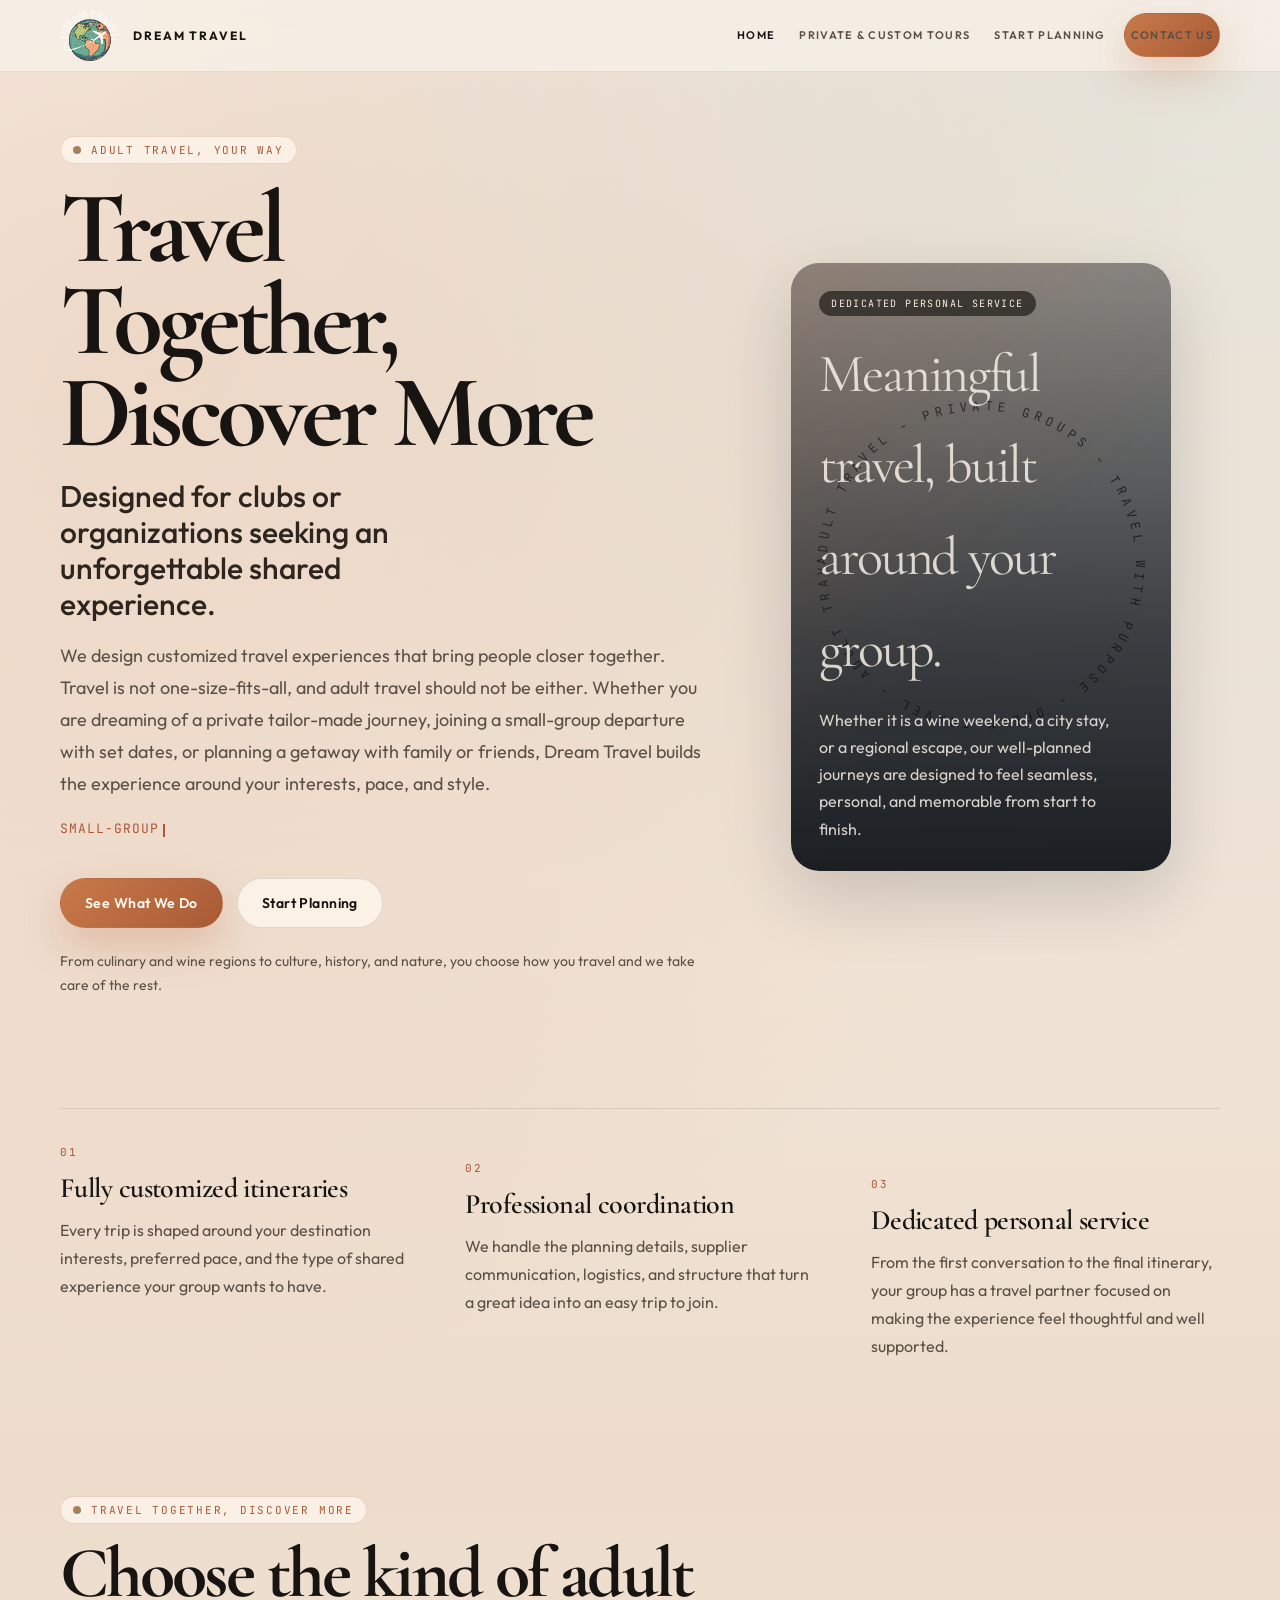
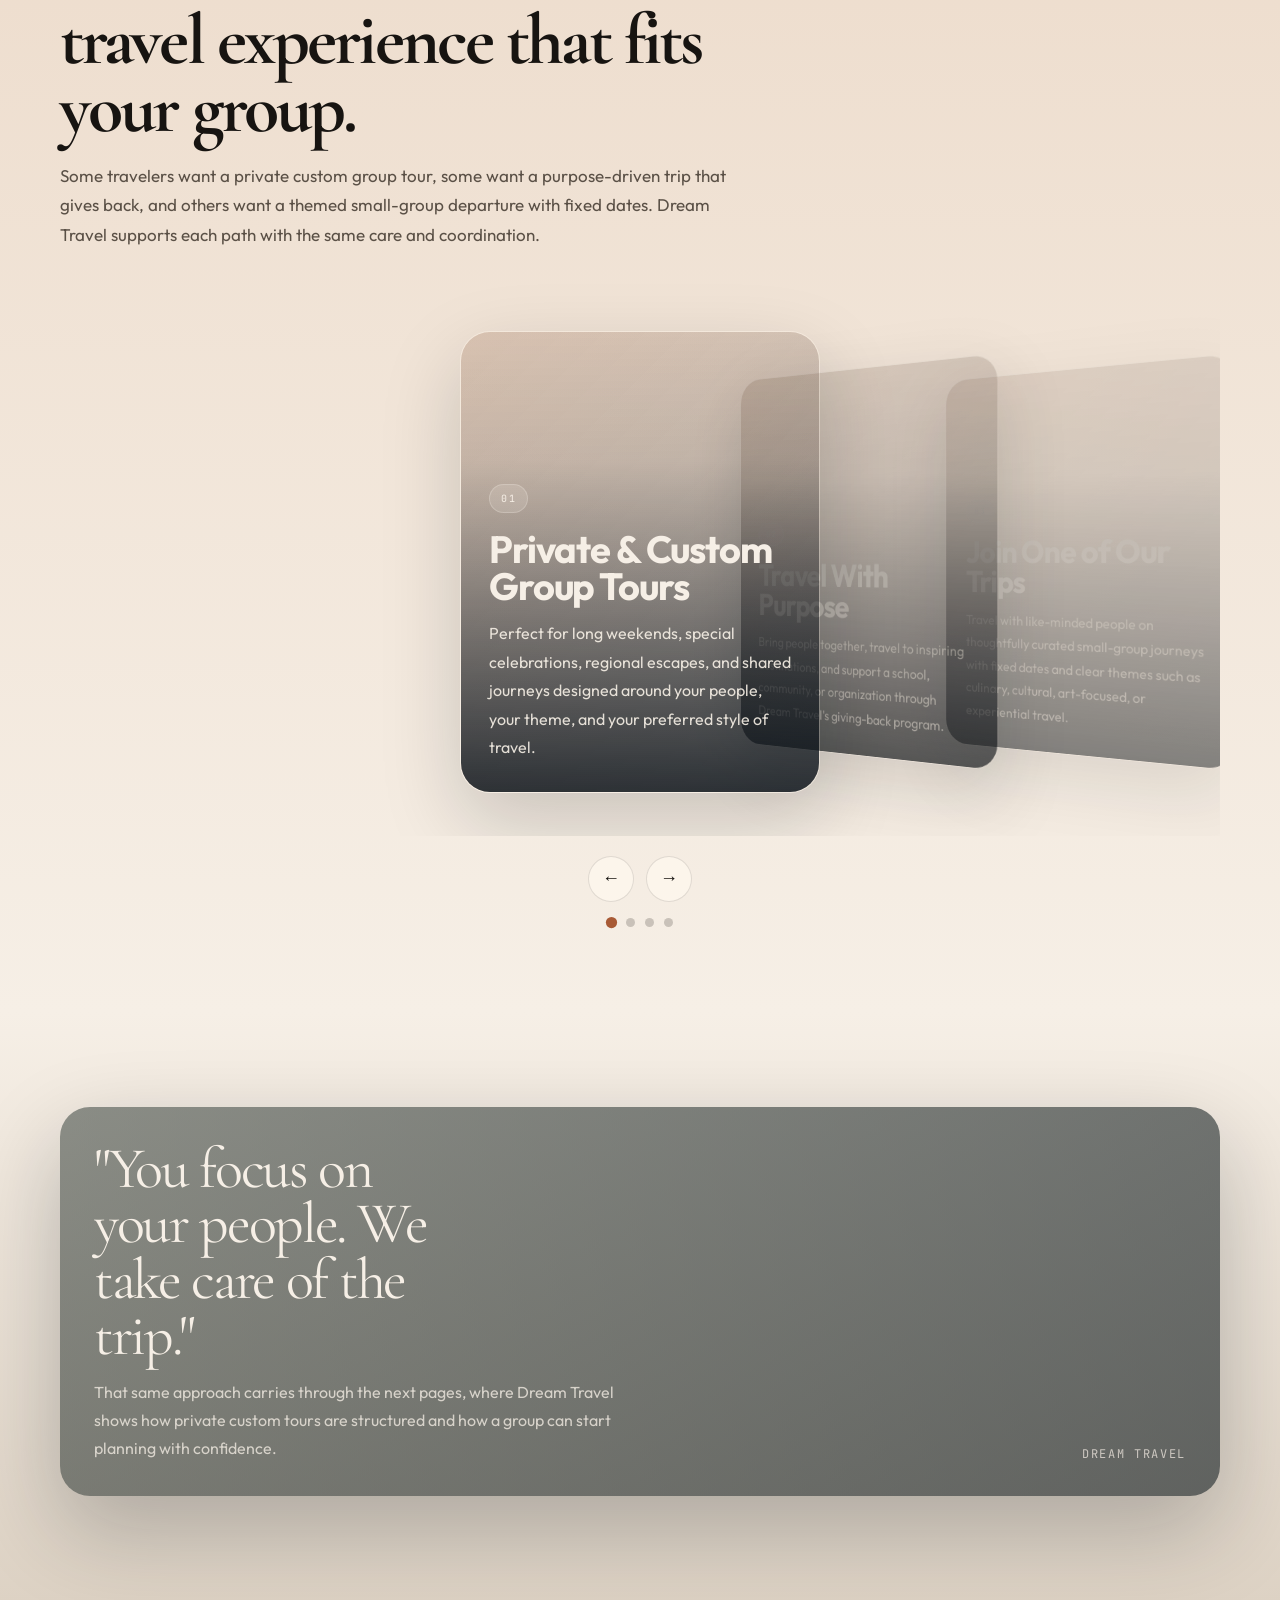
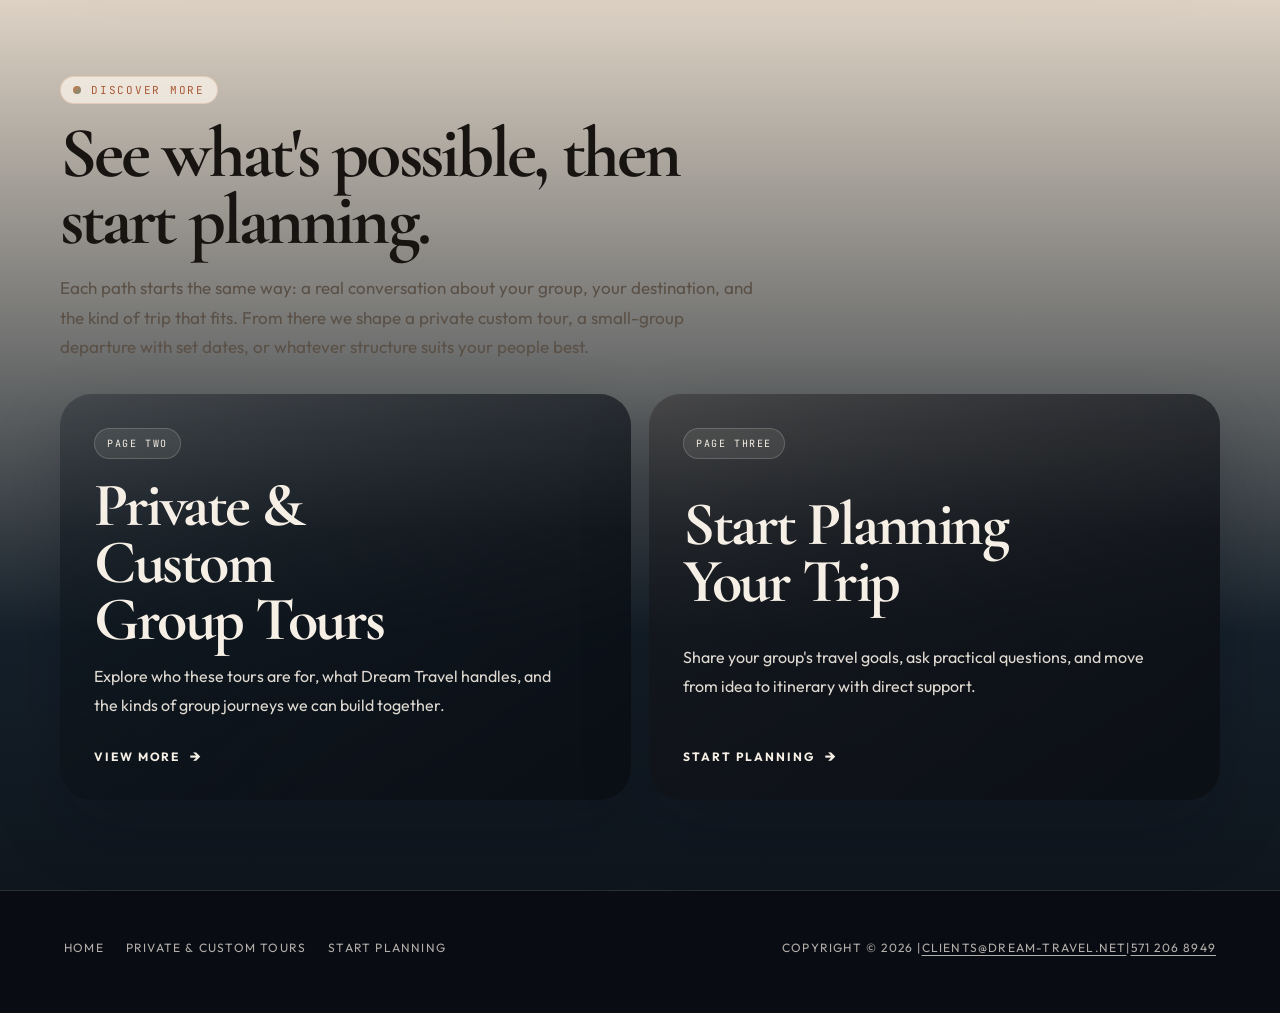
==== dream-travel/index.html @ ac716b0d "Restructure as Perseid Echo demos index Move existing Dream Travel site into /dream-travel/ subdir a" ====
<!doctype html>
<html lang="en">
<head>
<meta charset="utf-8">
<meta name="viewport" content="width=device-width, initial-scale=1">
<title>Dream Travel | Adult Travel, Your Way</title>
<meta name="description" content="Customized adult travel for clubs, organizations, private groups, and travelers seeking meaningful experiences built around their interests, pace, and style.">
<link rel="canonical" href="https://dream-travel.net/">
<link rel="icon" type="image/webp" href="logo-header.webp">
<meta property="og:title" content="Dream Travel | Adult Travel, Your Way">
<meta property="og:description" content="Customized adult travel for clubs, organizations, private groups, and travelers seeking meaningful experiences built around their interests, pace, and style.">
<meta property="og:type" content="website">
<meta property="og:url" content="https://dream-travel.net/">
<meta name="twitter:card" content="summary_large_image">
<link rel="preconnect" href="https://fonts.googleapis.com">
<link rel="preconnect" href="https://fonts.gstatic.com" crossorigin>
<link href="https://fonts.googleapis.com/css2?family=Cormorant+Garamond:wght@500;600;700&family=Outfit:wght@500;600;700&family=JetBrains+Mono:wght@500&display=swap" rel="stylesheet">
<style>
:root {
  --bg: #0d131b;
  --cream: #f6efe6;
  --cream-strong: #fff8ef;
  --surface: rgba(255, 248, 239, 0.78);
  --surface-strong: #f0e2d0;
  --ink: #171411;
  --ink-strong: #2d251e;
  --muted: #5a5046;
  --muted-dark: rgba(246, 239, 230, 0.76);
  --gold: #c97a4a;
  --gold-deep: #a85a35;
  --sage: #788d7a;
  --line: rgba(23, 20, 17, 0.1);
  --shadow: 0 26px 70px rgba(7, 11, 18, 0.16);
  --radius-xl: 28px;
  --serif: "Cormorant Garamond", Georgia, serif;
  --sans: "Outfit", system-ui, sans-serif;
  --mono: "JetBrains Mono", monospace;
  --bg-stop-1: #f8f2ea;
  --bg-stop-2: #eddccc;
  --bg-stop-3: #f6efe6;
  --bg-stop-4: #ddd2c4;
  --bg-stop-5: #15202a;
  --bg-stop-6: #0c1118;
}
* { box-sizing: border-box; margin: 0; padding: 0; }
html { scroll-behavior: smooth; }
body {
  font-family: var(--sans);
  color: var(--ink);
  background:
    radial-gradient(circle at 12% 8%, rgba(201, 122, 74, 0.18), transparent 26%),
    radial-gradient(circle at 88% 0%, rgba(120, 141, 122, 0.15), transparent 24%),
    linear-gradient(180deg, var(--bg-stop-1) 0%, var(--bg-stop-2) 35%, var(--bg-stop-3) 62%, var(--bg-stop-4) 76%, var(--bg-stop-5) 91%, var(--bg-stop-6) 100%);
}
a { color: inherit; text-decoration: none; }
img { display: block; max-width: 100%; }
.skip-link {
  position: absolute;
  top: 0;
  left: 0;
  z-index: 100;
  padding: 12px 18px;
  margin: 8px;
  border-radius: 8px;
  background: var(--ink);
  color: var(--cream-strong);
  font-family: var(--mono);
  font-size: 12px;
  letter-spacing: 0.12em;
  text-transform: uppercase;
  transform: translateY(-200%);
  transition: transform 180ms cubic-bezier(.16,1,.3,1);
}
.skip-link:focus {
  transform: translateY(0);
  outline: 2px solid var(--gold-deep);
  outline-offset: 3px;
}
.page-shell::before {
  content: "";
  position: fixed;
  inset: 0;
  pointer-events: none;
  background-image:
    linear-gradient(rgba(255, 248, 239, 0.04) 1px, transparent 1px),
    linear-gradient(90deg, rgba(255, 248, 239, 0.04) 1px, transparent 1px);
  background-size: 44px 44px;
  mask-image: linear-gradient(180deg, rgba(0, 0, 0, 0.22), transparent 70%);
}
.container { width: min(1160px, calc(100vw - 36px)); margin: 0 auto; }
.eyebrow {
  display: inline-flex;
  align-items: center;
  gap: 10px;
  padding: 6px 12px;
  border: 1px solid rgba(201, 122, 74, 0.24);
  border-radius: 999px;
  background: rgba(255, 248, 239, 0.7);
  color: var(--gold-deep);
  font-family: var(--mono);
  font-size: 11px;
  letter-spacing: 0.16em;
  text-transform: uppercase;
}
.eyebrow::before {
  content: "";
  width: 8px;
  height: 8px;
  border-radius: 50%;
  background: linear-gradient(135deg, var(--gold), var(--sage));
}
.section-head { max-width: 700px; }
.section-head h2 {
  margin-top: 16px;
  font-family: var(--serif);
  font-size: clamp(40px, 6vw, 72px);
  line-height: 0.94;
  letter-spacing: -0.04em;
}
.section-head p {
  margin-top: 18px;
  font-size: 17px;
  line-height: 1.75;
  color: var(--muted);
}
.site-nav {
  position: sticky;
  top: 0;
  z-index: 40;
  padding: 10px 0;
  background: rgba(247, 240, 231, 0.82);
  border-bottom: 1px solid rgba(23, 20, 17, 0.08);
  backdrop-filter: blur(18px);
}
.site-nav .container {
  display: flex;
  align-items: center;
  justify-content: space-between;
  gap: 18px;
}
.brand {
  display: inline-flex;
  align-items: center;
  gap: 14px;
  min-width: 0;
}
.brand img {
  width: clamp(48px, 4.6vw, 64px);
  height: auto;
}
.brand-name {
  font-size: 12px;
  font-weight: 700;
  letter-spacing: 0.16em;
  text-transform: uppercase;
}
.nav-links {
  display: flex;
  align-items: center;
  gap: 12px;
  flex-wrap: wrap;
  justify-content: flex-end;
}
.nav-links a {
  font-size: 11px;
  font-weight: 600;
  letter-spacing: 0.12em;
  text-transform: uppercase;
  color: var(--muted);
  padding: 12px 6px;
  min-height: 44px;
  display: inline-flex;
  align-items: center;
}
.nav-links a[aria-current="page"] { color: var(--ink); }
.nav-links a:hover { color: var(--ink); }
.btn,
.btn-secondary {
  display: inline-flex;
  align-items: center;
  justify-content: center;
  gap: 10px;
  padding: 15px 24px;
  border-radius: 999px;
  border: 1px solid transparent;
  font-size: 14px;
  font-weight: 600;
  letter-spacing: 0.03em;
  transition: transform 180ms ease, box-shadow 180ms ease, border-color 180ms ease;
}
.btn {
  background: linear-gradient(135deg, var(--gold), var(--gold-deep));
  color: var(--cream-strong);
  box-shadow: 0 18px 40px rgba(181, 101, 60, 0.26);
}
.btn-secondary {
  background: rgba(255, 248, 239, 0.78);
  color: var(--ink);
  border-color: rgba(23, 20, 17, 0.12);
}
.btn:hover,
.btn-secondary:hover { transform: translateY(-2px); }
.btn:focus-visible,
.btn-secondary:focus-visible,
.nav-links a:focus-visible,
.brand:focus-visible,
.coverflow-btn:focus-visible {
  outline: 2px solid var(--gold-deep);
  outline-offset: 3px;
}
.coverflow-item:focus-visible,
.page-cta:focus-visible,
.footer-links a:focus-visible {
  outline: 2px solid var(--cream-strong);
  outline-offset: 3px;
}
.hero {
  position: relative;
  padding: 64px 0 110px;
}
.hero-grid {
  display: grid;
  grid-template-columns: minmax(0, 1.15fr) minmax(280px, 0.85fr);
  gap: 36px;
  align-items: center;
}
.hero-copy h1 {
  margin-top: 18px;
  font-family: var(--serif);
  font-size: clamp(58px, 8vw, 108px);
  line-height: 0.9;
  letter-spacing: -0.05em;
  max-width: 11ch;
}
.hero-subhead {
  margin-top: 20px;
  font-size: clamp(22px, 3vw, 30px);
  font-weight: 500;
  line-height: 1.2;
  color: var(--ink-strong);
  max-width: 22ch;
}
.hero-body {
  margin-top: 18px;
  font-size: 18px;
  line-height: 1.78;
  color: var(--muted);
  max-width: 58ch;
}
.hero-type {
  margin-top: 20px;
  min-height: 28px;
  color: var(--gold-deep);
  font-family: var(--mono);
  font-size: 13px;
  letter-spacing: 0.08em;
  text-transform: uppercase;
}
.type-cursor {
  display: inline-block;
  width: 2px;
  height: 1em;
  margin-left: 4px;
  background: currentColor;
  vertical-align: text-bottom;
  animation: blink 0.7s step-end infinite;
}
@keyframes blink {
  50% { opacity: 0; }
}
.hero-actions {
  display: flex;
  flex-wrap: wrap;
  gap: 14px;
  margin-top: 30px;
}
.hero-note {
  margin-top: 22px;
  color: var(--muted);
  font-size: 14px;
  line-height: 1.7;
}
.hero-visual {
  position: relative;
  min-height: 520px;
  display: grid;
  place-items: center;
}
.hero-orbit {
  position: absolute;
  inset: 50%;
  width: min(92vw, 380px);
  aspect-ratio: 1;
  transform: translate(-50%, -50%);
}
.hero-orbit svg {
  width: 100%;
  height: 100%;
  animation: orbit 26s linear infinite;
  filter: drop-shadow(0 18px 44px rgba(9, 16, 24, 0.14));
}
.hero-orbit text {
  fill: rgba(23, 20, 17, 0.78);
  font-family: var(--mono);
  font-size: 10px;
  letter-spacing: 0.34em;
  text-transform: uppercase;
}
@keyframes orbit {
  to { transform: rotate(360deg); }
}
.hero-card {
  position: relative;
  width: min(100%, 380px);
  padding: 28px;
  border-radius: 28px;
  background:
    linear-gradient(180deg, rgba(11, 18, 26, 0.45) 0%, rgba(11, 18, 26, 0.78) 60%, rgba(8, 13, 19, 0.92) 100%),
    url("https://images.unsplash.com/photo-1503220317375-aaad61436b1b?auto=format&fit=crop&w=900&q=80") center/cover no-repeat;
  box-shadow: var(--shadow);
  overflow: hidden;
}
.hero-card::before {
  content: "";
  position: absolute;
  inset: 0;
  background: linear-gradient(135deg, rgba(201, 122, 74, 0.14), transparent 55%);
}
.hero-card > * { position: relative; z-index: 1; }
.hero-card-label {
  display: inline-flex;
  align-items: center;
  gap: 8px;
  padding: 6px 12px;
  border-radius: 999px;
  background: rgba(23, 20, 17, 0.66);
  color: var(--cream);
  font-family: var(--mono);
  font-size: 10px;
  letter-spacing: 0.14em;
  text-transform: uppercase;
}
.hero-card-title {
  margin-top: 110px;
  font-family: var(--serif);
  font-size: clamp(34px, 5vw, 54px);
  line-height: 0.92;
  color: var(--cream);
  letter-spacing: -0.04em;
}
.hero-card p {
  margin-top: 12px;
  color: rgba(246, 239, 230, 0.86);
  line-height: 1.7;
  max-width: 28ch;
}
.trust-band { padding: 0 0 42px; }
.trust-row__list {
  list-style: none;
  display: grid;
  grid-template-columns: repeat(3, minmax(0, 1fr));
  gap: 28px 56px;
  padding: 8px 0 0;
  border-top: 1px solid var(--line);
}
.trust-row__item {
  position: relative;
  padding: 28px 0 4px;
}
.trust-row__item:nth-child(2) { padding-top: 44px; }
.trust-row__item:nth-child(3) { padding-top: 60px; }
.trust-row__num {
  display: block;
  font-family: var(--mono);
  font-size: 11px;
  letter-spacing: 0.18em;
  text-transform: uppercase;
  color: var(--gold-deep);
}
.trust-row__label {
  display: block;
  margin-top: 14px;
  font-family: var(--serif);
  font-size: clamp(22px, 2.4vw, 28px);
  font-weight: 600;
  letter-spacing: -0.02em;
  line-height: 1.1;
  color: var(--ink);
}
.trust-row__body {
  margin-top: 12px;
  color: var(--muted);
  line-height: 1.75;
  max-width: 38ch;
}
@media (max-width: 980px) {
  .trust-row__list { grid-template-columns: 1fr; gap: 0; }
  .trust-row__item,
  .trust-row__item:nth-child(2),
  .trust-row__item:nth-child(3) { padding: 24px 0; border-top: 1px solid var(--line); }
  .trust-row__item:first-child { border-top: 0; }
}
.section { padding: 90px 0; }
.page-grid {
  display: grid;
  gap: 18px;
  margin-top: 32px;
}
.page-grid { grid-template-columns: repeat(2, minmax(0, 1fr)); }
.page-cta {
  position: relative;
  display: flex;
  flex-direction: column;
  justify-content: space-between;
  min-height: 320px;
  padding: 34px;
  border-radius: 32px;
  overflow: hidden;
  color: var(--cream);
  box-shadow: 0 28px 70px rgba(8, 12, 18, 0.2);
}
.page-cta::before {
  content: "";
  position: absolute;
  inset: 0;
  background:
    linear-gradient(180deg, rgba(255, 248, 239, 0.06), transparent 34%),
    linear-gradient(135deg, rgba(11, 18, 26, 0.32), rgba(10, 15, 21, 0.72));
}
.page-cta > * {
  position: relative;
  z-index: 1;
}
.page-cta-kicker {
  display: inline-flex;
  width: fit-content;
  padding: 8px 12px;
  border-radius: 999px;
  border: 1px solid rgba(255, 248, 239, 0.18);
  background: rgba(255, 248, 239, 0.08);
  font-family: var(--mono);
  font-size: 10px;
  letter-spacing: 0.16em;
  text-transform: uppercase;
}
.page-cta h3 {
  margin-top: 18px;
  font-family: var(--serif);
  font-size: clamp(40px, 5vw, 62px);
  line-height: 0.92;
  letter-spacing: -0.04em;
  max-width: 11ch;
}
.page-cta p {
  margin-top: 14px;
  max-width: 42ch;
  color: rgba(246, 239, 230, 0.9);
  line-height: 1.82;
}
.page-cta-link {
  display: inline-flex;
  align-items: center;
  gap: 10px;
  margin-top: 26px;
  font-size: 12px;
  font-weight: 700;
  letter-spacing: 0.16em;
  text-transform: uppercase;
}
.page-cta-link::after {
  content: "\2192";
  font-size: 16px;
}
.page-cta-tours {
  background:
    linear-gradient(135deg, rgba(22, 31, 40, 0.24), rgba(12, 17, 24, 0.74)),
    url("https://images.unsplash.com/photo-1527631746610-bca00a040d60?auto=format&fit=crop&w=1400&q=80") center/cover no-repeat;
}
.page-cta-plan {
  background:
    linear-gradient(135deg, rgba(50, 30, 19, 0.24), rgba(18, 17, 22, 0.74)),
    url("https://images.unsplash.com/photo-1500530855697-b586d89ba3ee?auto=format&fit=crop&w=1400&q=80") center/cover no-repeat;
}
.coverflow-shell {
  margin-top: 34px;
}
.coverflow-stage {
  position: relative;
  padding: 18px 0 14px;
  perspective: 1400px;
  overflow: hidden;
}
.coverflow-track {
  position: relative;
  display: flex;
  align-items: center;
  justify-content: center;
  min-height: 520px;
  transform-style: preserve-3d;
}
.coverflow-item {
  position: absolute;
  width: min(100%, 360px);
  min-height: 460px;
  border-radius: 30px;
  overflow: hidden;
  cursor: pointer;
  transition: transform 0.65s cubic-bezier(.16,1,.3,1), opacity 0.65s cubic-bezier(.16,1,.3,1), filter 0.65s cubic-bezier(.16,1,.3,1), box-shadow 0.65s cubic-bezier(.16,1,.3,1);
  box-shadow: 0 30px 80px rgba(9, 15, 24, 0.18);
  border: 1px solid rgba(255, 248, 239, 0.2);
  transform-origin: center center;
}
.coverflow-media {
  position: absolute;
  inset: 0;
  background-size: cover;
  background-position: center;
}
.coverflow-media::after {
  content: "";
  position: absolute;
  inset: 0;
  background:
    linear-gradient(180deg, rgba(11, 16, 24, 0.08) 0%, rgba(13, 20, 27, 0.16) 28%, rgba(13, 20, 27, 0.85) 100%),
    linear-gradient(135deg, rgba(201, 122, 74, 0.18), rgba(15, 24, 32, 0.1));
}
.coverflow-copy {
  position: relative;
  z-index: 1;
  display: flex;
  flex-direction: column;
  justify-content: flex-end;
  min-height: 460px;
  padding: 30px 28px;
  color: var(--cream);
}
.coverflow-index {
  display: inline-flex;
  width: fit-content;
  padding: 7px 11px;
  border-radius: 999px;
  background: rgba(255, 248, 239, 0.14);
  border: 1px solid rgba(255, 248, 239, 0.22);
  font-family: var(--mono);
  font-size: 10px;
  letter-spacing: 0.16em;
  text-transform: uppercase;
}
.coverflow-copy h3 {
  margin-top: 18px;
  font-size: clamp(28px, 4vw, 38px);
  line-height: 0.98;
  letter-spacing: -0.03em;
}
.coverflow-copy p {
  margin-top: 14px;
  color: rgba(246, 239, 230, 0.9);
  line-height: 1.78;
}
.coverflow-nav {
  display: flex;
  justify-content: center;
  gap: 12px;
  margin-top: 20px;
}
.coverflow-btn {
  width: 46px;
  height: 46px;
  border-radius: 50%;
  border: 1px solid rgba(23, 20, 17, 0.12);
  background: rgba(255, 248, 239, 0.72);
  color: var(--ink);
  font-size: 18px;
  transition: transform 180ms ease, border-color 180ms ease, background 180ms ease;
}
.coverflow-btn:hover {
  transform: translateY(-2px);
  border-color: rgba(23, 20, 17, 0.22);
  background: rgba(255, 248, 239, 0.92);
}
.coverflow-dots {
  display: flex;
  justify-content: center;
  gap: 10px;
  margin-top: 16px;
}
.coverflow-dot {
  width: 9px;
  height: 9px;
  border-radius: 50%;
  background: rgba(23, 20, 17, 0.2);
  transition: transform 180ms ease, background 180ms ease;
}
.coverflow-dot.is-active {
  transform: scale(1.25);
  background: var(--gold-deep);
}
.quote-panel {
  display: grid;
  grid-template-columns: minmax(0, 1fr) auto;
  gap: 24px;
  align-items: end;
  padding: 34px;
  border-radius: 30px;
  background:
    linear-gradient(135deg, rgba(25, 38, 34, 0.48), rgba(16, 26, 30, 0.62)),
    url("https://images.unsplash.com/photo-1500534314209-a25ddb2bd429?auto=format&fit=crop&w=1400&q=80") center 28%/cover no-repeat;
  color: var(--cream);
  box-shadow: 0 34px 90px rgba(10, 15, 24, 0.24);
}
.quote-panel blockquote {
  font-family: var(--serif);
  font-size: clamp(34px, 5vw, 58px);
  line-height: 0.96;
  letter-spacing: -0.04em;
  max-width: 12ch;
}
.quote-panel p {
  margin-top: 14px;
  color: var(--muted-dark);
  line-height: 1.75;
  max-width: 50ch;
}
.quote-panel footer {
  color: rgba(246, 239, 230, 0.72);
  font-family: var(--mono);
  font-size: 12px;
  letter-spacing: 0.14em;
  text-transform: uppercase;
}
.site-footer {
  padding: 34px 0 44px;
  border-top: 1px solid rgba(255, 248, 239, 0.14);
  background: rgba(9, 13, 19, 0.92);
  color: var(--cream);
}
.site-footer .container {
  display: flex;
  align-items: center;
  justify-content: space-between;
  gap: 18px;
  flex-wrap: wrap;
}
.footer-links {
  display: flex;
  gap: 14px;
  flex-wrap: wrap;
}
.footer-links a,
.footer-meta {
  color: rgba(246, 239, 230, 0.72);
  font-size: 12px;
  letter-spacing: 0.1em;
  text-transform: uppercase;
  padding: 8px 4px;
  display: inline-flex;
  align-items: center;
  min-height: 44px;
}
.footer-meta a { color: inherit; text-decoration: underline; text-underline-offset: 3px; }
.reveal-card {
  opacity: 0;
  transform: translateY(26px);
  transition: opacity 0.9s cubic-bezier(.16,1,.3,1), transform 0.9s cubic-bezier(.16,1,.3,1);
}
.reveal-card.is-revealed {
  opacity: 1;
  transform: none;
}
@media (max-width: 1180px) and (min-width: 981px) {
  .hero { padding: 48px 0 88px; }
  .section { padding: 72px 0; }
  .hero-grid { gap: 28px; }
}
@media (max-width: 980px) {
  .hero-grid,
  .page-grid,
  .quote-panel { grid-template-columns: 1fr; }
  .hero-visual { min-height: 420px; }
  .coverflow-track { min-height: 460px; }
  .coverflow-item,
  .coverflow-copy { min-height: 410px; }
}
@media (max-width: 760px) {
  .site-nav .container,
  .site-footer .container {
    flex-direction: column;
    align-items: flex-start;
  }
  .brand-name { display: none; }
  .hero { padding-top: 42px; padding-bottom: 78px; }
  .hero-card-title { margin-top: 90px; }
  .coverflow-track { min-height: 420px; }
  .coverflow-item {
    width: min(100%, 310px);
    min-height: 380px;
  }
  .coverflow-copy { min-height: 380px; }
  .coverflow-copy h3 { font-size: 28px; }
}
@media (prefers-reduced-motion: reduce) {
  html { scroll-behavior: auto; }
  .hero-orbit svg { animation: none; }
  .type-cursor { animation: none; }
  .coverflow-item { transition: none; }
  *, *::before, *::after {
    animation-duration: 0.001ms !important;
    animation-iteration-count: 1 !important;
    transition-duration: 0.001ms !important;
  }
}
</style>
</head>
<body>
<a class="skip-link" href="#main-content">Skip to content</a>
<div class="page-shell">
  <header class="site-nav">
    <div class="container">
      <a class="brand" href="index.html" aria-label="Dream Travel home">
        <img src="logo-header.webp" alt="Dream Travel">
        <span class="brand-name">Dream Travel</span>
      </a>
      <nav class="nav-links" aria-label="Primary">
        <a href="index.html" aria-current="page">Home</a>
        <a href="experiences.html">Private &amp; Custom Tours</a>
        <a href="contact.html">Start Planning</a>
        <a class="btn" href="contact.html">Contact Us</a>
      </nav>
    </div>
  </header>
  <main id="main-content">
    <section class="hero">
      <div class="container hero-grid">
        <div class="hero-copy">
          <span class="eyebrow">Adult travel, your way</span>
          <h1>Travel Together, Discover More</h1>
          <p class="hero-subhead">Designed for clubs or organizations seeking an unforgettable shared experience.</p>
          <p class="hero-body">We design customized travel experiences that bring people closer together. Travel is not one-size-fits-all, and adult travel should not be either. Whether you are dreaming of a private tailor-made journey, joining a small-group departure with set dates, or planning a getaway with family or friends, Dream Travel builds the experience around your interests, pace, and style.</p>
          <div class="hero-type" id="heroType" aria-live="polite"></div>
          <div class="hero-actions">
            <a class="btn" href="experiences.html">See What We Do</a>
            <a class="btn-secondary" href="contact.html">Start Planning</a>
          </div>
          <p class="hero-note">From culinary and wine regions to culture, history, and nature, you choose how you travel and we take care of the rest.</p>
        </div>
        <div class="hero-visual">
          <div class="hero-orbit" aria-hidden="true">
            <svg viewBox="0 0 300 300">
              <defs><path id="heroCircle" d="M150,150 m-122,0 a122,122 0 1,1 244,0 a122,122 0 1,1 -244,0"></path></defs>
              <text><textPath href="#heroCircle">ADULT TRAVEL - PRIVATE GROUPS - TRAVEL WITH PURPOSE - DREAM TRAVEL - ADULT TRAVEL - PRIVATE GROUPS - TRAVEL WITH PURPOSE - DREAM TRAVEL - </textPath></text>
            </svg>
          </div>
          <article class="hero-card reveal-card">
            <span class="hero-card-label">Dedicated personal service</span>
            <p class="hero-card-title">Meaningful travel, built around your group.</p>
            <p>Whether it is a wine weekend, a city stay, or a regional escape, our well-planned journeys are designed to feel seamless, personal, and memorable from start to finish.</p>
          </article>
        </div>
      </div>
    </section>
    <section class="trust-band">
      <div class="container trust-row">
        <ol class="trust-row__list reveal-card">
          <li class="trust-row__item">
            <span class="trust-row__num">01</span>
            <strong class="trust-row__label">Fully customized itineraries</strong>
            <p class="trust-row__body">Every trip is shaped around your destination interests, preferred pace, and the type of shared experience your group wants to have.</p>
          </li>
          <li class="trust-row__item">
            <span class="trust-row__num">02</span>
            <strong class="trust-row__label">Professional coordination</strong>
            <p class="trust-row__body">We handle the planning details, supplier communication, logistics, and structure that turn a great idea into an easy trip to join.</p>
          </li>
          <li class="trust-row__item">
            <span class="trust-row__num">03</span>
            <strong class="trust-row__label">Dedicated personal service</strong>
            <p class="trust-row__body">From the first conversation to the final itinerary, your group has a travel partner focused on making the experience feel thoughtful and well supported.</p>
          </li>
        </ol>
      </div>
    </section>
    <section class="section">
      <div class="container">
        <div class="section-head">
          <span class="eyebrow">Travel together, discover more</span>
          <h2>Choose the kind of adult travel experience that fits your group.</h2>
          <p>Some travelers want a private custom group tour, some want a purpose-driven trip that gives back, and others want a themed small-group departure with fixed dates. Dream Travel supports each path with the same care and coordination.</p>
        </div>
        <div class="coverflow-shell reveal-card">
          <div class="coverflow-stage">
            <div class="coverflow-track" id="homeCoverflow"></div>
          </div>
          <nav class="coverflow-nav" aria-label="Carousel">
            <button class="coverflow-btn" id="coverflowPrev" type="button" aria-label="Previous card">&larr;</button>
            <button class="coverflow-btn" id="coverflowNext" type="button" aria-label="Next card">&rarr;</button>
          </nav>
          <div class="coverflow-dots" id="coverflowDots" aria-hidden="true"></div>
        </div>
      </div>
    </section>
    <section class="section">
      <div class="container">
        <article class="quote-panel reveal-card">
          <div>
            <blockquote>"You focus on your people. We take care of the trip."</blockquote>
            <p>That same approach carries through the next pages, where Dream Travel shows how private custom tours are structured and how a group can start planning with confidence.</p>
          </div>
          <footer>Dream Travel</footer>
        </article>
      </div>
    </section>
    <section class="section">
      <div class="container">
        <div class="section-head">
          <span class="eyebrow">Discover more</span>
          <h2>See what's possible, then start planning.</h2>
          <p>Each path starts the same way: a real conversation about your group, your destination, and the kind of trip that fits. From there we shape a private custom tour, a small-group departure with set dates, or whatever structure suits your people best.</p>
        </div>
        <div class="page-grid">
          <a class="page-cta page-cta-tours reveal-card" href="experiences.html">
            <span class="page-cta-kicker">Page two</span>
            <h3>Private &amp; Custom Group Tours</h3>
            <p>Explore who these tours are for, what Dream Travel handles, and the kinds of group journeys we can build together.</p>
            <span class="page-cta-link">View More</span>
          </a>
          <a class="page-cta page-cta-plan reveal-card" href="contact.html">
            <span class="page-cta-kicker">Page three</span>
            <h3>Start Planning Your Trip</h3>
            <p>Share your group's travel goals, ask practical questions, and move from idea to itinerary with direct support.</p>
            <span class="page-cta-link">Start Planning</span>
          </a>
        </div>
      </div>
    </section>
  </main>
  <footer class="site-footer">
    <div class="container">
      <div class="footer-links">
        <a href="index.html">Home</a>
        <a href="experiences.html">Private &amp; Custom Tours</a>
        <a href="contact.html">Start Planning</a>
      </div>
      <div class="footer-meta">Copyright © 2026 | <a href="mailto:clients@dream-travel.net">clients@dream-travel.net</a> | <a href="tel:+15712068949">571 206 8949</a></div>
    </div>
  </footer>
</div>
<script>
(function () {
  var prefersReducedMotion = window.matchMedia && window.matchMedia("(prefers-reduced-motion: reduce)").matches;
  var phrases = [
    "Private journeys.",
    "Small-group trips.",
    "Travel with purpose."
  ];
  var typeEl = document.getElementById("heroType");
  if (typeEl) {
    if (prefersReducedMotion) {
      typeEl.textContent = phrases[0];
    } else {
    var phraseIndex = 0;
    var charIndex = 0;
    var deleting = false;
    var typeRunning = false;
    function tick() {
      if (document.hidden) { typeRunning = false; return; }
      typeRunning = true;
      var phrase = phrases[phraseIndex];
      if (!deleting) {
        charIndex += 1;
        if (charIndex >= phrase.length) {
          typeEl.innerHTML = phrase + '<span class="type-cursor"></span>';
          deleting = true;
          setTimeout(tick, 1500);
          return;
        }
      } else {
        charIndex -= 1;
        if (charIndex <= 0) {
          deleting = false;
          phraseIndex = (phraseIndex + 1) % phrases.length;
          setTimeout(tick, 220);
          return;
        }
      }
      typeEl.innerHTML = phrase.substring(0, charIndex) + '<span class="type-cursor"></span>';
      setTimeout(tick, deleting ? 28 : 52);
    }
    document.addEventListener("visibilitychange", function () {
      if (!document.hidden && !typeRunning) tick();
    });
    tick();
    }
  }
  var coverflowItems = [
    {
      index: "01",
      title: "Private & Custom Group Tours",
      description: "Perfect for long weekends, special celebrations, regional escapes, and shared journeys designed around your people, your theme, and your preferred style of travel.",
      image: "https://images.unsplash.com/photo-1503220317375-aaad61436b1b?auto=format&fit=crop&w=1200&q=80"
    },
    {
      index: "02",
      title: "Travel With Purpose",
      description: "Bring people together, travel to inspiring destinations, and support a school, community, or organization through Dream Travel's giving-back program.",
      image: "https://images.unsplash.com/photo-1527631746610-bca00a040d60?auto=format&fit=crop&w=1200&q=80"
    },
    {
      index: "03",
      title: "Join One of Our Trips",
      description: "Travel with like-minded people on thoughtfully curated small-group journeys with fixed dates and clear themes such as culinary, cultural, art-focused, or experiential travel.",
      image: "https://images.unsplash.com/photo-1493558103817-58b2924bce98?auto=format&fit=crop&w=1200&q=80"
    },
    {
      index: "04",
      title: "Host Your Own Tours",
      description: "If you have a loyal audience, professional network, club, or shared-passion community, we can help you travel with them under your own name while we manage the logistics.",
      image: "https://images.unsplash.com/photo-1517457373958-b7bdd4587205?auto=format&fit=crop&w=1200&q=80"
    }
  ];
  var coverflowTrack = document.getElementById("homeCoverflow");
  var coverflowDots = document.getElementById("coverflowDots");
  var coverflowCurrent = 0;
  if (coverflowTrack && coverflowDots) {
    coverflowItems.forEach(function (item, index) {
      var slide = document.createElement("article");
      slide.className = "coverflow-item";
      slide.setAttribute("role", "button");
      slide.setAttribute("tabindex", "0");
      slide.setAttribute("aria-label", item.title);
      slide.innerHTML =
        '<div class="coverflow-media" style="background-image:url(\'' + item.image + '\')"></div>' +
        '<div class="coverflow-copy">' +
        '<span class="coverflow-index">' + item.index + "</span>" +
        "<h3>" + item.title + "</h3>" +
        "<p>" + item.description + "</p>" +
        "</div>";
      slide.addEventListener("click", function () {
        coverflowCurrent = index;
        renderCoverflow();
      });
      slide.addEventListener("keydown", function (event) {
        if (event.key === "Enter" || event.key === " ") {
          event.preventDefault();
          coverflowCurrent = index;
          renderCoverflow();
        }
      });
      coverflowTrack.appendChild(slide);

      var dot = document.createElement("span");
      dot.className = "coverflow-dot";
      coverflowDots.appendChild(dot);
    });

    function renderCoverflow() {
      var slides = coverflowTrack.children;
      var dots = coverflowDots.children;
      var compact = window.innerWidth <= 760;
      for (var i = 0; i < slides.length; i += 1) {
        var offset = i - coverflowCurrent;
        var absOffset = Math.abs(offset);
        var translateX = compact ? offset * 160 : offset * 220;
        var rotateY = compact ? (offset < 0 ? 32 : offset > 0 ? -32 : 0) : (offset < 0 ? 42 : offset > 0 ? -42 : 0);
        var scale = absOffset === 0 ? 1 : compact ? 0.82 : 0.84;
        var opacity = absOffset > 2 ? 0 : 1 - absOffset * 0.22;
        var brightness = absOffset === 0 ? 1 : 0.64;
        slides[i].style.transform = "translateX(" + translateX + "px) rotateY(" + rotateY + "deg) scale(" + scale + ")";
        slides[i].style.zIndex = String(20 - absOffset);
        slides[i].style.opacity = String(opacity);
        slides[i].style.filter = "brightness(" + brightness + ")";
        slides[i].setAttribute("aria-hidden", absOffset > 2 ? "true" : "false");
        slides[i].setAttribute("tabindex", absOffset > 2 ? "-1" : "0");
        dots[i].classList.toggle("is-active", i === coverflowCurrent);
      }
    }

    var prevBtn = document.getElementById("coverflowPrev");
    var nextBtn = document.getElementById("coverflowNext");
    if (prevBtn && nextBtn) {
      prevBtn.addEventListener("click", function () {
        coverflowCurrent = Math.max(0, coverflowCurrent - 1);
        renderCoverflow();
      });
      nextBtn.addEventListener("click", function () {
        coverflowCurrent = Math.min(coverflowItems.length - 1, coverflowCurrent + 1);
        renderCoverflow();
      });
    }
    coverflowTrack.addEventListener("keydown", function (event) {
      if (event.key === "ArrowLeft") {
        event.preventDefault();
        coverflowCurrent = Math.max(0, coverflowCurrent - 1);
        renderCoverflow();
      } else if (event.key === "ArrowRight") {
        event.preventDefault();
        coverflowCurrent = Math.min(coverflowItems.length - 1, coverflowCurrent + 1);
        renderCoverflow();
      }
    });
    window.addEventListener("resize", renderCoverflow);
    renderCoverflow();
  }
  var revealEls = document.querySelectorAll(".reveal-card");
  if (prefersReducedMotion || !("IntersectionObserver" in window)) {
    revealEls.forEach(function (card) { card.classList.add("is-revealed"); });
  } else {
    var revealObserver = new IntersectionObserver(function (entries) {
      entries.forEach(function (entry) {
        if (entry.isIntersecting) {
          entry.target.classList.add("is-revealed");
          revealObserver.unobserve(entry.target);
        }
      });
    }, { rootMargin: "0px 0px -18% 0px" });
    revealEls.forEach(function (card) { revealObserver.observe(card); });
  }
})();
</script>
</body>
</html>
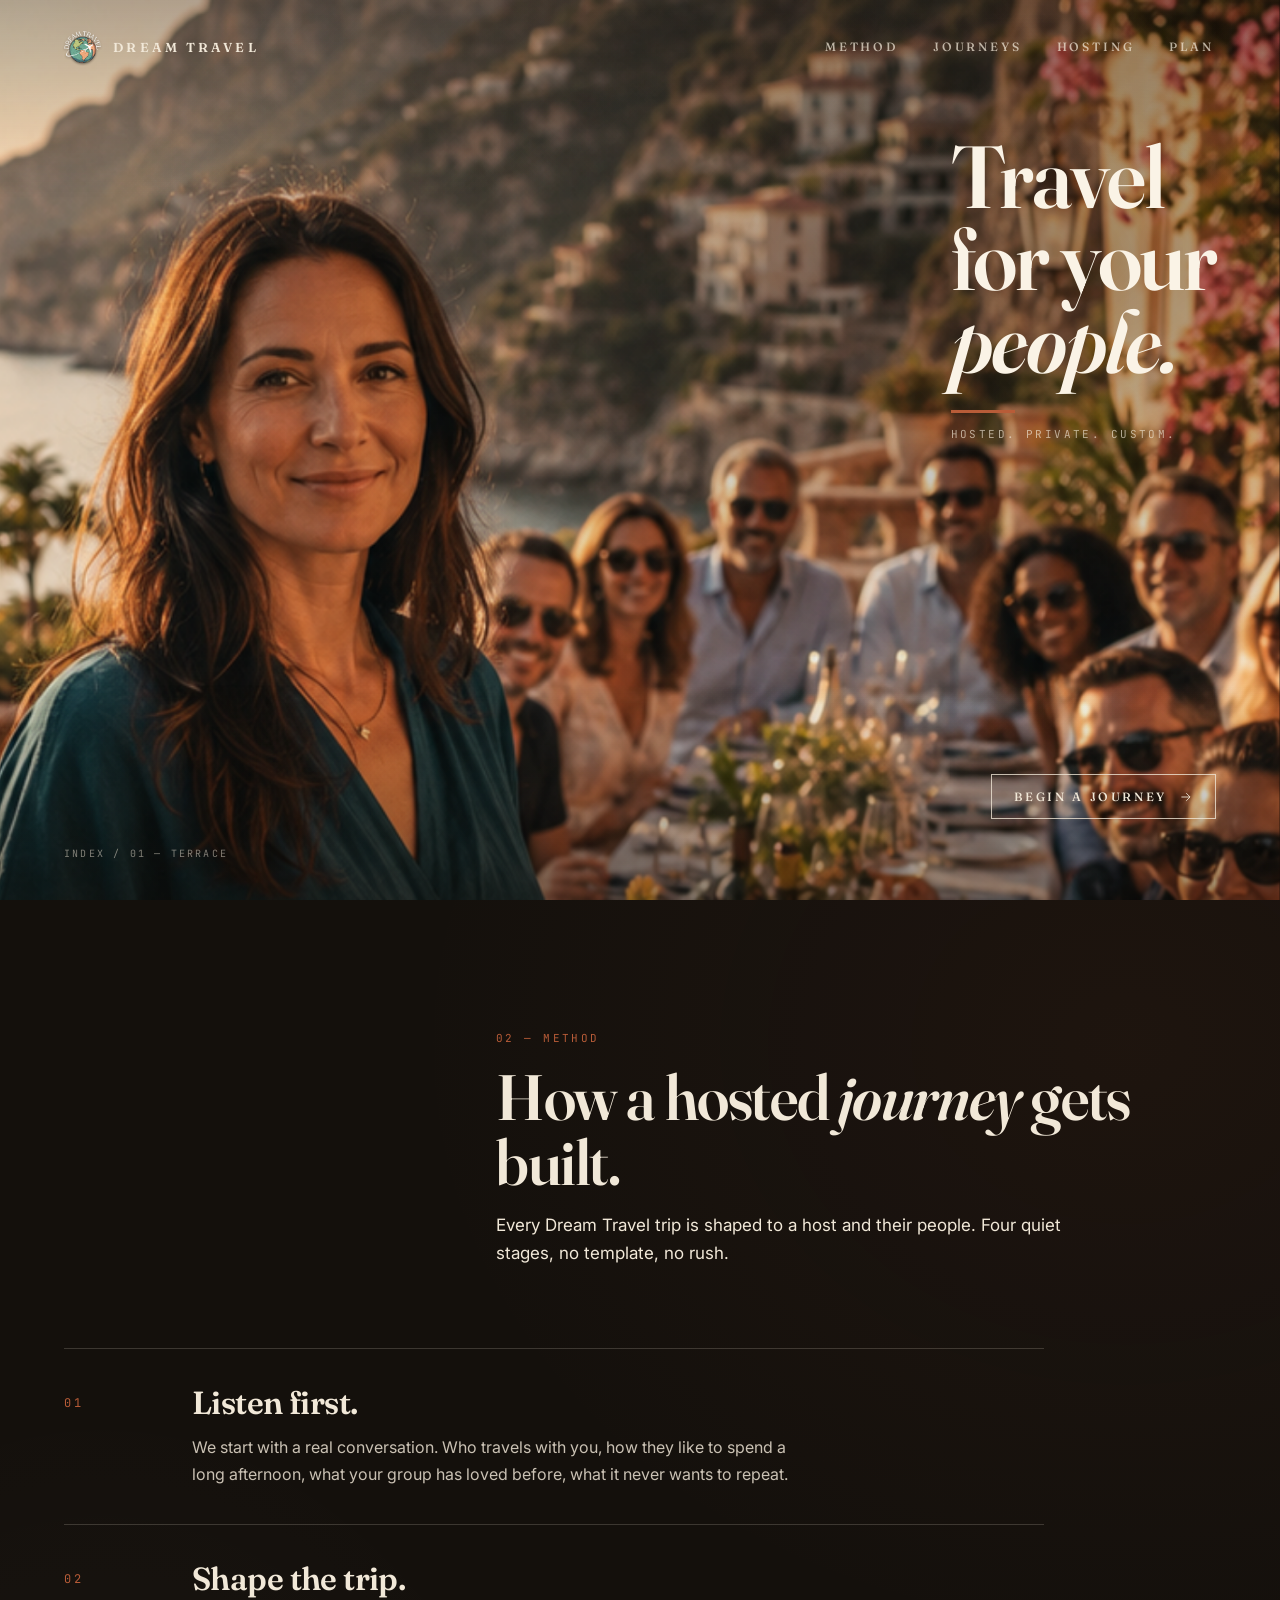
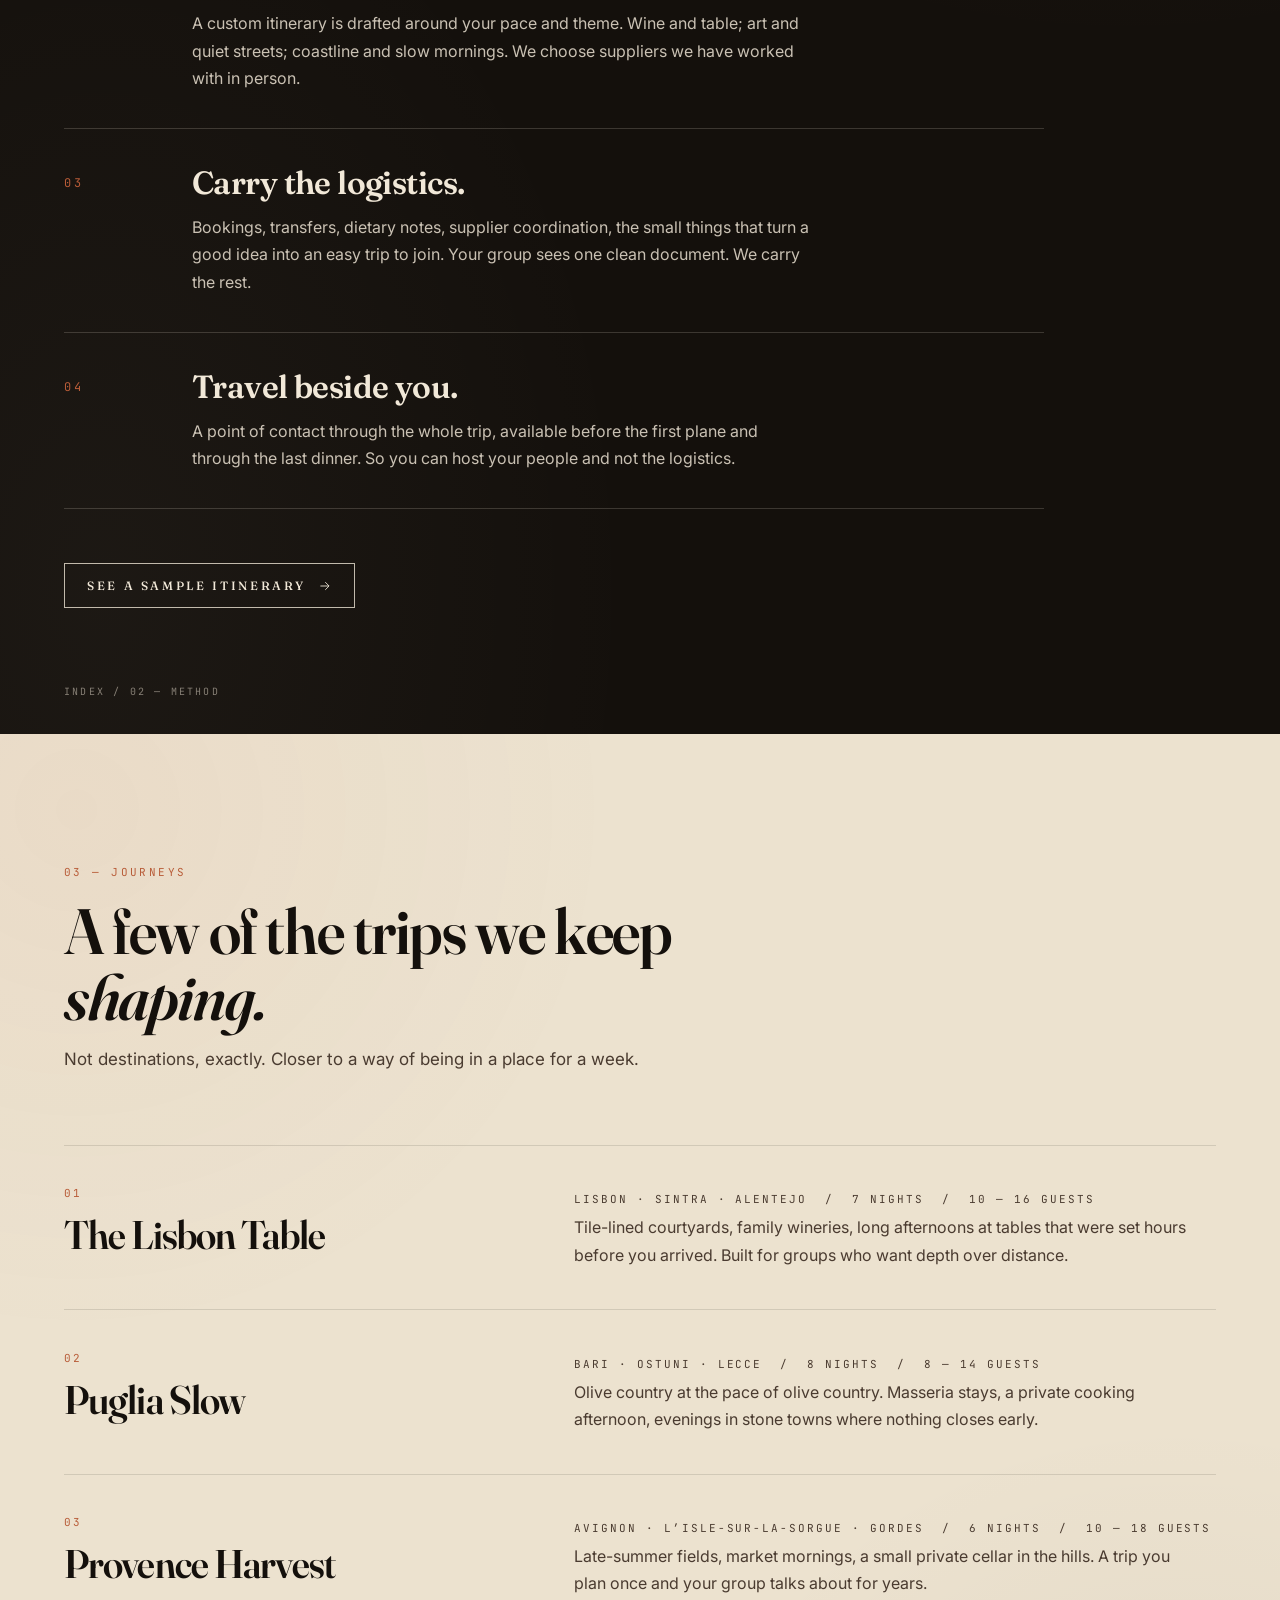
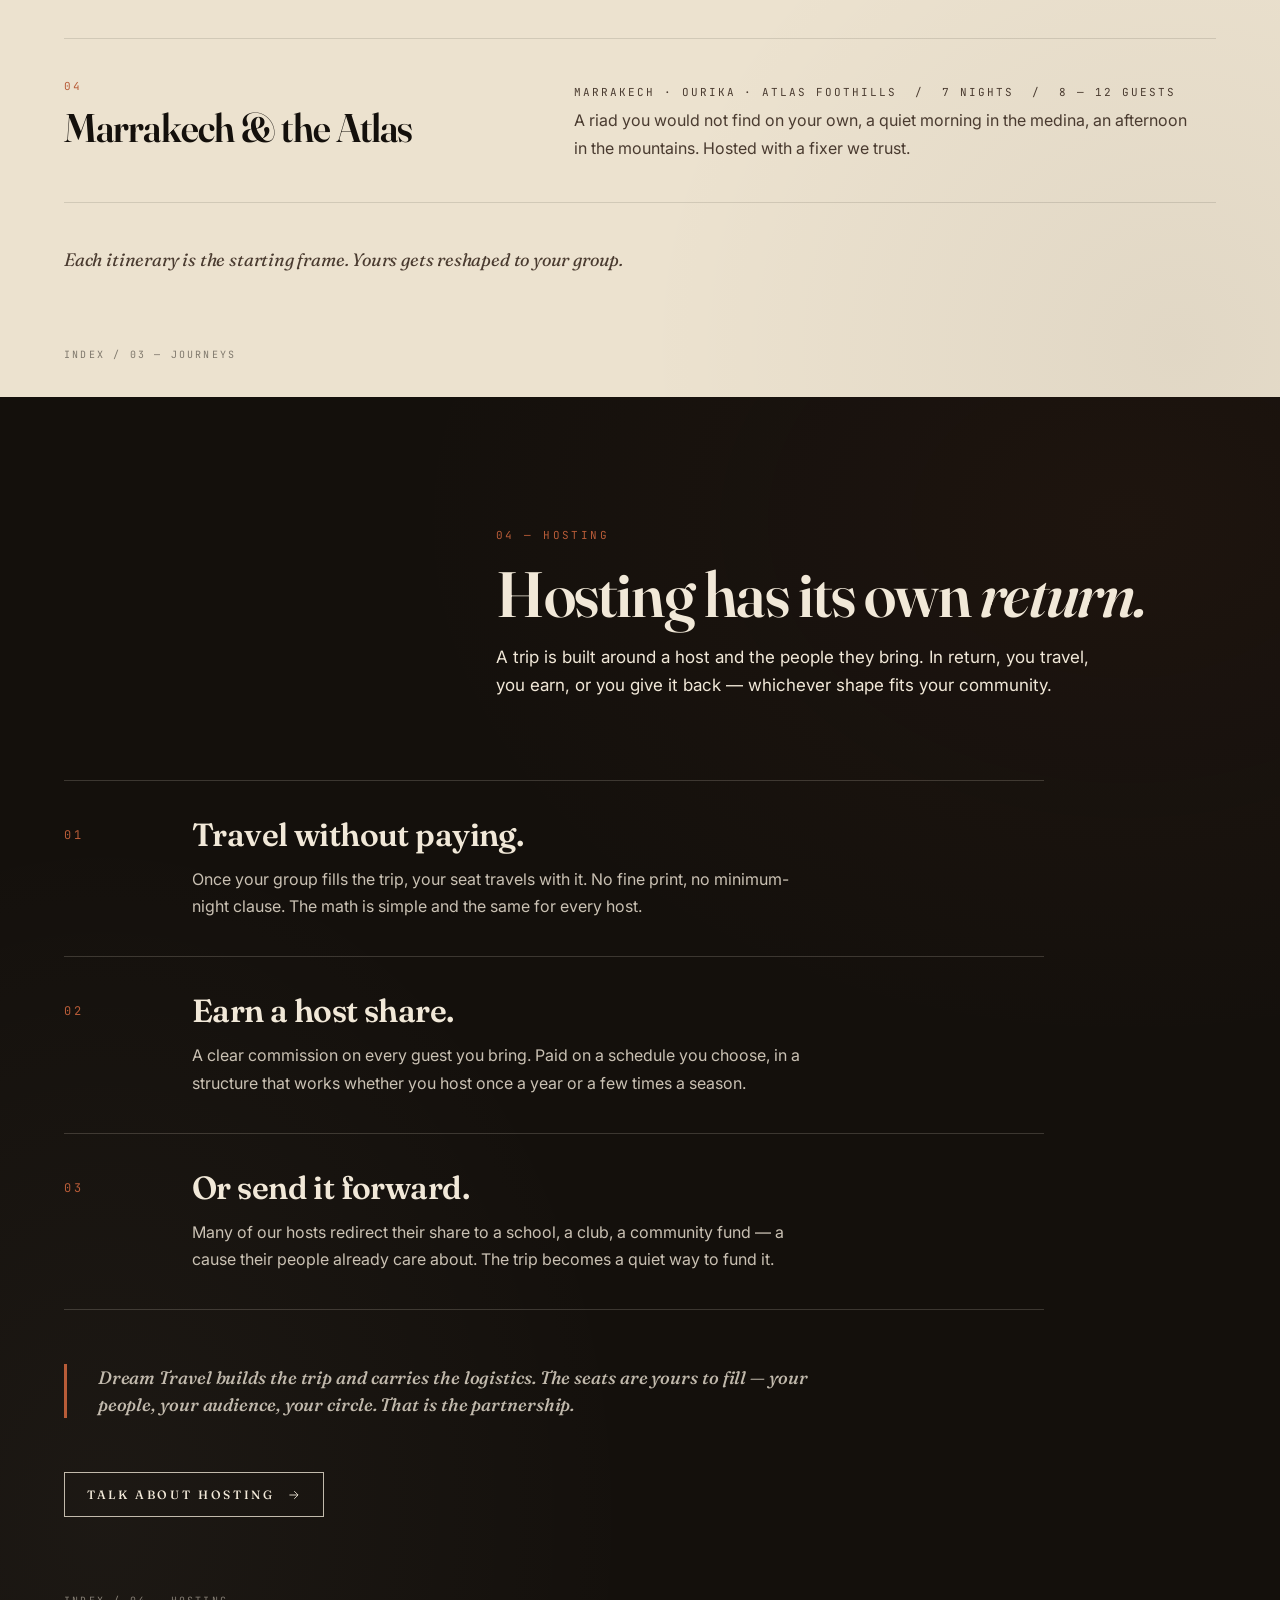
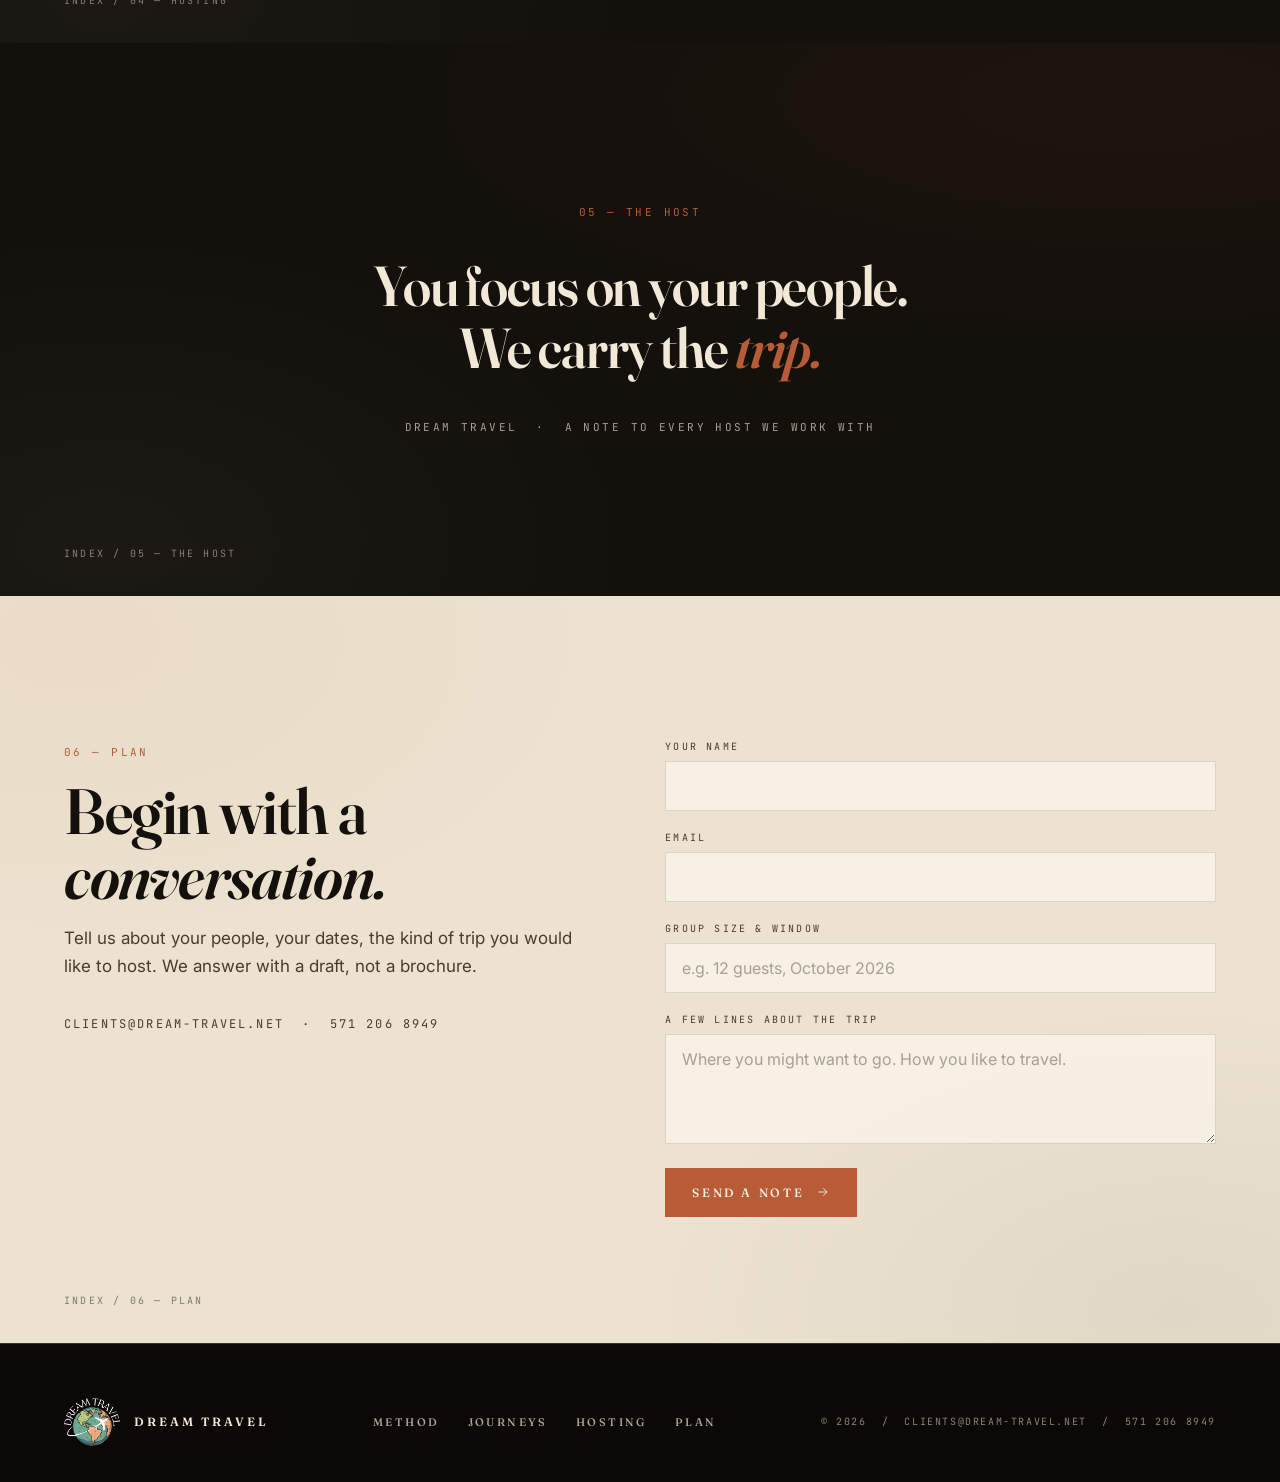
==== commit 4bda96aa: "Redesign Dream Travel: image-first hero with host as subject Replace the orbital + card-stack hero w" ====
--- a/dream-travel/index.html
+++ b/dream-travel/index.html
@@ -3,1018 +3,250 @@
 <head>
 <meta charset="utf-8">
 <meta name="viewport" content="width=device-width, initial-scale=1">
-<title>Dream Travel | Adult Travel, Your Way</title>
-<meta name="description" content="Customized adult travel for clubs, organizations, private groups, and travelers seeking meaningful experiences built around their interests, pace, and style.">
-<link rel="canonical" href="https://dream-travel.net/">
-<link rel="icon" type="image/webp" href="logo-header.webp">
-<meta property="og:title" content="Dream Travel | Adult Travel, Your Way">
-<meta property="og:description" content="Customized adult travel for clubs, organizations, private groups, and travelers seeking meaningful experiences built around their interests, pace, and style.">
-<meta property="og:type" content="website">
-<meta property="og:url" content="https://dream-travel.net/">
-<meta name="twitter:card" content="summary_large_image">
+<title>Dream Travel — Travel for your people.</title>
+<meta name="description" content="Customized adult group travel for clubs and organizations, hosted by trusted community leaders.">
 <link rel="preconnect" href="https://fonts.googleapis.com">
 <link rel="preconnect" href="https://fonts.gstatic.com" crossorigin>
-<link href="https://fonts.googleapis.com/css2?family=Cormorant+Garamond:wght@500;600;700&family=Outfit:wght@500;600;700&family=JetBrains+Mono:wght@500&display=swap" rel="stylesheet">
-<style>
-:root {
-  --bg: #0d131b;
-  --cream: #f6efe6;
-  --cream-strong: #fff8ef;
-  --surface: rgba(255, 248, 239, 0.78);
-  --surface-strong: #f0e2d0;
-  --ink: #171411;
-  --ink-strong: #2d251e;
-  --muted: #5a5046;
-  --muted-dark: rgba(246, 239, 230, 0.76);
-  --gold: #c97a4a;
-  --gold-deep: #a85a35;
-  --sage: #788d7a;
-  --line: rgba(23, 20, 17, 0.1);
-  --shadow: 0 26px 70px rgba(7, 11, 18, 0.16);
-  --radius-xl: 28px;
-  --serif: "Cormorant Garamond", Georgia, serif;
-  --sans: "Outfit", system-ui, sans-serif;
-  --mono: "JetBrains Mono", monospace;
-  --bg-stop-1: #f8f2ea;
-  --bg-stop-2: #eddccc;
-  --bg-stop-3: #f6efe6;
-  --bg-stop-4: #ddd2c4;
-  --bg-stop-5: #15202a;
-  --bg-stop-6: #0c1118;
-}
-* { box-sizing: border-box; margin: 0; padding: 0; }
-html { scroll-behavior: smooth; }
-body {
-  font-family: var(--sans);
-  color: var(--ink);
-  background:
-    radial-gradient(circle at 12% 8%, rgba(201, 122, 74, 0.18), transparent 26%),
-    radial-gradient(circle at 88% 0%, rgba(120, 141, 122, 0.15), transparent 24%),
-    linear-gradient(180deg, var(--bg-stop-1) 0%, var(--bg-stop-2) 35%, var(--bg-stop-3) 62%, var(--bg-stop-4) 76%, var(--bg-stop-5) 91%, var(--bg-stop-6) 100%);
-}
-a { color: inherit; text-decoration: none; }
-img { display: block; max-width: 100%; }
-.skip-link {
-  position: absolute;
-  top: 0;
-  left: 0;
-  z-index: 100;
-  padding: 12px 18px;
-  margin: 8px;
-  border-radius: 8px;
-  background: var(--ink);
-  color: var(--cream-strong);
-  font-family: var(--mono);
-  font-size: 12px;
-  letter-spacing: 0.12em;
-  text-transform: uppercase;
-  transform: translateY(-200%);
-  transition: transform 180ms cubic-bezier(.16,1,.3,1);
-}
-.skip-link:focus {
-  transform: translateY(0);
-  outline: 2px solid var(--gold-deep);
-  outline-offset: 3px;
-}
-.page-shell::before {
-  content: "";
-  position: fixed;
-  inset: 0;
-  pointer-events: none;
-  background-image:
-    linear-gradient(rgba(255, 248, 239, 0.04) 1px, transparent 1px),
-    linear-gradient(90deg, rgba(255, 248, 239, 0.04) 1px, transparent 1px);
-  background-size: 44px 44px;
-  mask-image: linear-gradient(180deg, rgba(0, 0, 0, 0.22), transparent 70%);
-}
-.container { width: min(1160px, calc(100vw - 36px)); margin: 0 auto; }
-.eyebrow {
-  display: inline-flex;
-  align-items: center;
-  gap: 10px;
-  padding: 6px 12px;
-  border: 1px solid rgba(201, 122, 74, 0.24);
-  border-radius: 999px;
-  background: rgba(255, 248, 239, 0.7);
-  color: var(--gold-deep);
-  font-family: var(--mono);
-  font-size: 11px;
-  letter-spacing: 0.16em;
-  text-transform: uppercase;
-}
-.eyebrow::before {
-  content: "";
-  width: 8px;
-  height: 8px;
-  border-radius: 50%;
-  background: linear-gradient(135deg, var(--gold), var(--sage));
-}
-.section-head { max-width: 700px; }
-.section-head h2 {
-  margin-top: 16px;
-  font-family: var(--serif);
-  font-size: clamp(40px, 6vw, 72px);
-  line-height: 0.94;
-  letter-spacing: -0.04em;
-}
-.section-head p {
-  margin-top: 18px;
-  font-size: 17px;
-  line-height: 1.75;
-  color: var(--muted);
-}
-.site-nav {
-  position: sticky;
-  top: 0;
-  z-index: 40;
-  padding: 10px 0;
-  background: rgba(247, 240, 231, 0.82);
-  border-bottom: 1px solid rgba(23, 20, 17, 0.08);
-  backdrop-filter: blur(18px);
-}
-.site-nav .container {
-  display: flex;
-  align-items: center;
-  justify-content: space-between;
-  gap: 18px;
-}
-.brand {
-  display: inline-flex;
-  align-items: center;
-  gap: 14px;
-  min-width: 0;
-}
-.brand img {
-  width: clamp(48px, 4.6vw, 64px);
-  height: auto;
-}
-.brand-name {
-  font-size: 12px;
-  font-weight: 700;
-  letter-spacing: 0.16em;
-  text-transform: uppercase;
-}
-.nav-links {
-  display: flex;
-  align-items: center;
-  gap: 12px;
-  flex-wrap: wrap;
-  justify-content: flex-end;
-}
-.nav-links a {
-  font-size: 11px;
-  font-weight: 600;
-  letter-spacing: 0.12em;
-  text-transform: uppercase;
-  color: var(--muted);
-  padding: 12px 6px;
-  min-height: 44px;
-  display: inline-flex;
-  align-items: center;
-}
-.nav-links a[aria-current="page"] { color: var(--ink); }
-.nav-links a:hover { color: var(--ink); }
-.btn,
-.btn-secondary {
-  display: inline-flex;
-  align-items: center;
-  justify-content: center;
-  gap: 10px;
-  padding: 15px 24px;
-  border-radius: 999px;
-  border: 1px solid transparent;
-  font-size: 14px;
-  font-weight: 600;
-  letter-spacing: 0.03em;
-  transition: transform 180ms ease, box-shadow 180ms ease, border-color 180ms ease;
-}
-.btn {
-  background: linear-gradient(135deg, var(--gold), var(--gold-deep));
-  color: var(--cream-strong);
-  box-shadow: 0 18px 40px rgba(181, 101, 60, 0.26);
-}
-.btn-secondary {
-  background: rgba(255, 248, 239, 0.78);
-  color: var(--ink);
-  border-color: rgba(23, 20, 17, 0.12);
-}
-.btn:hover,
-.btn-secondary:hover { transform: translateY(-2px); }
-.btn:focus-visible,
-.btn-secondary:focus-visible,
-.nav-links a:focus-visible,
-.brand:focus-visible,
-.coverflow-btn:focus-visible {
-  outline: 2px solid var(--gold-deep);
-  outline-offset: 3px;
-}
-.coverflow-item:focus-visible,
-.page-cta:focus-visible,
-.footer-links a:focus-visible {
-  outline: 2px solid var(--cream-strong);
-  outline-offset: 3px;
-}
-.hero {
-  position: relative;
-  padding: 64px 0 110px;
-}
-.hero-grid {
-  display: grid;
-  grid-template-columns: minmax(0, 1.15fr) minmax(280px, 0.85fr);
-  gap: 36px;
-  align-items: center;
-}
-.hero-copy h1 {
-  margin-top: 18px;
-  font-family: var(--serif);
-  font-size: clamp(58px, 8vw, 108px);
-  line-height: 0.9;
-  letter-spacing: -0.05em;
-  max-width: 11ch;
-}
-.hero-subhead {
-  margin-top: 20px;
-  font-size: clamp(22px, 3vw, 30px);
-  font-weight: 500;
-  line-height: 1.2;
-  color: var(--ink-strong);
-  max-width: 22ch;
-}
-.hero-body {
-  margin-top: 18px;
-  font-size: 18px;
-  line-height: 1.78;
-  color: var(--muted);
-  max-width: 58ch;
-}
-.hero-type {
-  margin-top: 20px;
-  min-height: 28px;
-  color: var(--gold-deep);
-  font-family: var(--mono);
-  font-size: 13px;
-  letter-spacing: 0.08em;
-  text-transform: uppercase;
-}
-.type-cursor {
-  display: inline-block;
-  width: 2px;
-  height: 1em;
-  margin-left: 4px;
-  background: currentColor;
-  vertical-align: text-bottom;
-  animation: blink 0.7s step-end infinite;
-}
-@keyframes blink {
-  50% { opacity: 0; }
-}
-.hero-actions {
-  display: flex;
-  flex-wrap: wrap;
-  gap: 14px;
-  margin-top: 30px;
-}
-.hero-note {
-  margin-top: 22px;
-  color: var(--muted);
-  font-size: 14px;
-  line-height: 1.7;
-}
-.hero-visual {
-  position: relative;
-  min-height: 520px;
-  display: grid;
-  place-items: center;
-}
-.hero-orbit {
-  position: absolute;
-  inset: 50%;
-  width: min(92vw, 380px);
-  aspect-ratio: 1;
-  transform: translate(-50%, -50%);
-}
-.hero-orbit svg {
-  width: 100%;
-  height: 100%;
-  animation: orbit 26s linear infinite;
-  filter: drop-shadow(0 18px 44px rgba(9, 16, 24, 0.14));
-}
-.hero-orbit text {
-  fill: rgba(23, 20, 17, 0.78);
-  font-family: var(--mono);
-  font-size: 10px;
-  letter-spacing: 0.34em;
-  text-transform: uppercase;
-}
-@keyframes orbit {
-  to { transform: rotate(360deg); }
-}
-.hero-card {
-  position: relative;
-  width: min(100%, 380px);
-  padding: 28px;
-  border-radius: 28px;
-  background:
-    linear-gradient(180deg, rgba(11, 18, 26, 0.45) 0%, rgba(11, 18, 26, 0.78) 60%, rgba(8, 13, 19, 0.92) 100%),
-    url("https://images.unsplash.com/photo-1503220317375-aaad61436b1b?auto=format&fit=crop&w=900&q=80") center/cover no-repeat;
-  box-shadow: var(--shadow);
-  overflow: hidden;
-}
-.hero-card::before {
-  content: "";
-  position: absolute;
-  inset: 0;
-  background: linear-gradient(135deg, rgba(201, 122, 74, 0.14), transparent 55%);
-}
-.hero-card > * { position: relative; z-index: 1; }
-.hero-card-label {
-  display: inline-flex;
-  align-items: center;
-  gap: 8px;
-  padding: 6px 12px;
-  border-radius: 999px;
-  background: rgba(23, 20, 17, 0.66);
-  color: var(--cream);
-  font-family: var(--mono);
-  font-size: 10px;
-  letter-spacing: 0.14em;
-  text-transform: uppercase;
-}
-.hero-card-title {
-  margin-top: 110px;
-  font-family: var(--serif);
-  font-size: clamp(34px, 5vw, 54px);
-  line-height: 0.92;
-  color: var(--cream);
-  letter-spacing: -0.04em;
-}
-.hero-card p {
-  margin-top: 12px;
-  color: rgba(246, 239, 230, 0.86);
-  line-height: 1.7;
-  max-width: 28ch;
-}
-.trust-band { padding: 0 0 42px; }
-.trust-row__list {
-  list-style: none;
-  display: grid;
-  grid-template-columns: repeat(3, minmax(0, 1fr));
-  gap: 28px 56px;
-  padding: 8px 0 0;
-  border-top: 1px solid var(--line);
-}
-.trust-row__item {
-  position: relative;
-  padding: 28px 0 4px;
-}
-.trust-row__item:nth-child(2) { padding-top: 44px; }
-.trust-row__item:nth-child(3) { padding-top: 60px; }
-.trust-row__num {
-  display: block;
-  font-family: var(--mono);
-  font-size: 11px;
-  letter-spacing: 0.18em;
-  text-transform: uppercase;
-  color: var(--gold-deep);
-}
-.trust-row__label {
-  display: block;
-  margin-top: 14px;
-  font-family: var(--serif);
-  font-size: clamp(22px, 2.4vw, 28px);
-  font-weight: 600;
-  letter-spacing: -0.02em;
-  line-height: 1.1;
-  color: var(--ink);
-}
-.trust-row__body {
-  margin-top: 12px;
-  color: var(--muted);
-  line-height: 1.75;
-  max-width: 38ch;
-}
-@media (max-width: 980px) {
-  .trust-row__list { grid-template-columns: 1fr; gap: 0; }
-  .trust-row__item,
-  .trust-row__item:nth-child(2),
-  .trust-row__item:nth-child(3) { padding: 24px 0; border-top: 1px solid var(--line); }
-  .trust-row__item:first-child { border-top: 0; }
-}
-.section { padding: 90px 0; }
-.page-grid {
-  display: grid;
-  gap: 18px;
-  margin-top: 32px;
-}
-.page-grid { grid-template-columns: repeat(2, minmax(0, 1fr)); }
-.page-cta {
-  position: relative;
-  display: flex;
-  flex-direction: column;
-  justify-content: space-between;
-  min-height: 320px;
-  padding: 34px;
-  border-radius: 32px;
-  overflow: hidden;
-  color: var(--cream);
-  box-shadow: 0 28px 70px rgba(8, 12, 18, 0.2);
-}
-.page-cta::before {
-  content: "";
-  position: absolute;
-  inset: 0;
-  background:
-    linear-gradient(180deg, rgba(255, 248, 239, 0.06), transparent 34%),
-    linear-gradient(135deg, rgba(11, 18, 26, 0.32), rgba(10, 15, 21, 0.72));
-}
-.page-cta > * {
-  position: relative;
-  z-index: 1;
-}
-.page-cta-kicker {
-  display: inline-flex;
-  width: fit-content;
-  padding: 8px 12px;
-  border-radius: 999px;
-  border: 1px solid rgba(255, 248, 239, 0.18);
-  background: rgba(255, 248, 239, 0.08);
-  font-family: var(--mono);
-  font-size: 10px;
-  letter-spacing: 0.16em;
-  text-transform: uppercase;
-}
-.page-cta h3 {
-  margin-top: 18px;
-  font-family: var(--serif);
-  font-size: clamp(40px, 5vw, 62px);
-  line-height: 0.92;
-  letter-spacing: -0.04em;
-  max-width: 11ch;
-}
-.page-cta p {
-  margin-top: 14px;
-  max-width: 42ch;
-  color: rgba(246, 239, 230, 0.9);
-  line-height: 1.82;
-}
-.page-cta-link {
-  display: inline-flex;
-  align-items: center;
-  gap: 10px;
-  margin-top: 26px;
-  font-size: 12px;
-  font-weight: 700;
-  letter-spacing: 0.16em;
-  text-transform: uppercase;
-}
-.page-cta-link::after {
-  content: "\2192";
-  font-size: 16px;
-}
-.page-cta-tours {
-  background:
-    linear-gradient(135deg, rgba(22, 31, 40, 0.24), rgba(12, 17, 24, 0.74)),
-    url("https://images.unsplash.com/photo-1527631746610-bca00a040d60?auto=format&fit=crop&w=1400&q=80") center/cover no-repeat;
-}
-.page-cta-plan {
-  background:
-    linear-gradient(135deg, rgba(50, 30, 19, 0.24), rgba(18, 17, 22, 0.74)),
-    url("https://images.unsplash.com/photo-1500530855697-b586d89ba3ee?auto=format&fit=crop&w=1400&q=80") center/cover no-repeat;
-}
-.coverflow-shell {
-  margin-top: 34px;
-}
-.coverflow-stage {
-  position: relative;
-  padding: 18px 0 14px;
-  perspective: 1400px;
-  overflow: hidden;
-}
-.coverflow-track {
-  position: relative;
-  display: flex;
-  align-items: center;
-  justify-content: center;
-  min-height: 520px;
-  transform-style: preserve-3d;
-}
-.coverflow-item {
-  position: absolute;
-  width: min(100%, 360px);
-  min-height: 460px;
-  border-radius: 30px;
-  overflow: hidden;
-  cursor: pointer;
-  transition: transform 0.65s cubic-bezier(.16,1,.3,1), opacity 0.65s cubic-bezier(.16,1,.3,1), filter 0.65s cubic-bezier(.16,1,.3,1), box-shadow 0.65s cubic-bezier(.16,1,.3,1);
-  box-shadow: 0 30px 80px rgba(9, 15, 24, 0.18);
-  border: 1px solid rgba(255, 248, 239, 0.2);
-  transform-origin: center center;
-}
-.coverflow-media {
-  position: absolute;
-  inset: 0;
-  background-size: cover;
-  background-position: center;
-}
-.coverflow-media::after {
-  content: "";
-  position: absolute;
-  inset: 0;
-  background:
-    linear-gradient(180deg, rgba(11, 16, 24, 0.08) 0%, rgba(13, 20, 27, 0.16) 28%, rgba(13, 20, 27, 0.85) 100%),
-    linear-gradient(135deg, rgba(201, 122, 74, 0.18), rgba(15, 24, 32, 0.1));
-}
-.coverflow-copy {
-  position: relative;
-  z-index: 1;
-  display: flex;
-  flex-direction: column;
-  justify-content: flex-end;
-  min-height: 460px;
-  padding: 30px 28px;
-  color: var(--cream);
-}
-.coverflow-index {
-  display: inline-flex;
-  width: fit-content;
-  padding: 7px 11px;
-  border-radius: 999px;
-  background: rgba(255, 248, 239, 0.14);
-  border: 1px solid rgba(255, 248, 239, 0.22);
-  font-family: var(--mono);
-  font-size: 10px;
-  letter-spacing: 0.16em;
-  text-transform: uppercase;
-}
-.coverflow-copy h3 {
-  margin-top: 18px;
-  font-size: clamp(28px, 4vw, 38px);
-  line-height: 0.98;
-  letter-spacing: -0.03em;
-}
-.coverflow-copy p {
-  margin-top: 14px;
-  color: rgba(246, 239, 230, 0.9);
-  line-height: 1.78;
-}
-.coverflow-nav {
-  display: flex;
-  justify-content: center;
-  gap: 12px;
-  margin-top: 20px;
-}
-.coverflow-btn {
-  width: 46px;
-  height: 46px;
-  border-radius: 50%;
-  border: 1px solid rgba(23, 20, 17, 0.12);
-  background: rgba(255, 248, 239, 0.72);
-  color: var(--ink);
-  font-size: 18px;
-  transition: transform 180ms ease, border-color 180ms ease, background 180ms ease;
-}
-.coverflow-btn:hover {
-  transform: translateY(-2px);
-  border-color: rgba(23, 20, 17, 0.22);
-  background: rgba(255, 248, 239, 0.92);
-}
-.coverflow-dots {
-  display: flex;
-  justify-content: center;
-  gap: 10px;
-  margin-top: 16px;
-}
-.coverflow-dot {
-  width: 9px;
-  height: 9px;
-  border-radius: 50%;
-  background: rgba(23, 20, 17, 0.2);
-  transition: transform 180ms ease, background 180ms ease;
-}
-.coverflow-dot.is-active {
-  transform: scale(1.25);
-  background: var(--gold-deep);
-}
-.quote-panel {
-  display: grid;
-  grid-template-columns: minmax(0, 1fr) auto;
-  gap: 24px;
-  align-items: end;
-  padding: 34px;
-  border-radius: 30px;
-  background:
-    linear-gradient(135deg, rgba(25, 38, 34, 0.48), rgba(16, 26, 30, 0.62)),
-    url("https://images.unsplash.com/photo-1500534314209-a25ddb2bd429?auto=format&fit=crop&w=1400&q=80") center 28%/cover no-repeat;
-  color: var(--cream);
-  box-shadow: 0 34px 90px rgba(10, 15, 24, 0.24);
-}
-.quote-panel blockquote {
-  font-family: var(--serif);
-  font-size: clamp(34px, 5vw, 58px);
-  line-height: 0.96;
-  letter-spacing: -0.04em;
-  max-width: 12ch;
-}
-.quote-panel p {
-  margin-top: 14px;
-  color: var(--muted-dark);
-  line-height: 1.75;
-  max-width: 50ch;
-}
-.quote-panel footer {
-  color: rgba(246, 239, 230, 0.72);
-  font-family: var(--mono);
-  font-size: 12px;
-  letter-spacing: 0.14em;
-  text-transform: uppercase;
-}
-.site-footer {
-  padding: 34px 0 44px;
-  border-top: 1px solid rgba(255, 248, 239, 0.14);
-  background: rgba(9, 13, 19, 0.92);
-  color: var(--cream);
-}
-.site-footer .container {
-  display: flex;
-  align-items: center;
-  justify-content: space-between;
-  gap: 18px;
-  flex-wrap: wrap;
-}
-.footer-links {
-  display: flex;
-  gap: 14px;
-  flex-wrap: wrap;
-}
-.footer-links a,
-.footer-meta {
-  color: rgba(246, 239, 230, 0.72);
-  font-size: 12px;
-  letter-spacing: 0.1em;
-  text-transform: uppercase;
-  padding: 8px 4px;
-  display: inline-flex;
-  align-items: center;
-  min-height: 44px;
-}
-.footer-meta a { color: inherit; text-decoration: underline; text-underline-offset: 3px; }
-.reveal-card {
-  opacity: 0;
-  transform: translateY(26px);
-  transition: opacity 0.9s cubic-bezier(.16,1,.3,1), transform 0.9s cubic-bezier(.16,1,.3,1);
-}
-.reveal-card.is-revealed {
-  opacity: 1;
-  transform: none;
-}
-@media (max-width: 1180px) and (min-width: 981px) {
-  .hero { padding: 48px 0 88px; }
-  .section { padding: 72px 0; }
-  .hero-grid { gap: 28px; }
-}
-@media (max-width: 980px) {
-  .hero-grid,
-  .page-grid,
-  .quote-panel { grid-template-columns: 1fr; }
-  .hero-visual { min-height: 420px; }
-  .coverflow-track { min-height: 460px; }
-  .coverflow-item,
-  .coverflow-copy { min-height: 410px; }
-}
-@media (max-width: 760px) {
-  .site-nav .container,
-  .site-footer .container {
-    flex-direction: column;
-    align-items: flex-start;
-  }
-  .brand-name { display: none; }
-  .hero { padding-top: 42px; padding-bottom: 78px; }
-  .hero-card-title { margin-top: 90px; }
-  .coverflow-track { min-height: 420px; }
-  .coverflow-item {
-    width: min(100%, 310px);
-    min-height: 380px;
-  }
-  .coverflow-copy { min-height: 380px; }
-  .coverflow-copy h3 { font-size: 28px; }
-}
-@media (prefers-reduced-motion: reduce) {
-  html { scroll-behavior: auto; }
-  .hero-orbit svg { animation: none; }
-  .type-cursor { animation: none; }
-  .coverflow-item { transition: none; }
-  *, *::before, *::after {
-    animation-duration: 0.001ms !important;
-    animation-iteration-count: 1 !important;
-    transition-duration: 0.001ms !important;
-  }
-}
-</style>
+<link href="https://fonts.googleapis.com/css2?family=Fraunces:ital,opsz,wght@0,9..144,500;0,9..144,600;0,9..144,700;1,9..144,600;1,9..144,700&family=Inter:wght@400;500;600&family=JetBrains+Mono:wght@500&display=swap" rel="stylesheet">
+<link rel="stylesheet" href="styles.css">
 </head>
 <body>
-<a class="skip-link" href="#main-content">Skip to content</a>
-<div class="page-shell">
-  <header class="site-nav">
-    <div class="container">
-      <a class="brand" href="index.html" aria-label="Dream Travel home">
-        <img src="logo-header.webp" alt="Dream Travel">
-        <span class="brand-name">Dream Travel</span>
-      </a>
-      <nav class="nav-links" aria-label="Primary">
-        <a href="index.html" aria-current="page">Home</a>
-        <a href="experiences.html">Private &amp; Custom Tours</a>
-        <a href="contact.html">Start Planning</a>
-        <a class="btn" href="contact.html">Contact Us</a>
-      </nav>
+<a class="skip-link" href="#main">Skip to content</a>
+
+<header class="hero" id="main">
+  <picture class="hero__picture">
+    <source media="(max-width: 768px)" srcset="images/hero-background-mobile.png">
+    <img class="hero__media" src="images/hero-background.png" alt="A host stands at the head of a long Mediterranean cliffside dinner table, her group of guests seated together behind her at golden hour.">
+  </picture>
+  <div class="hero__scrim" aria-hidden="true"></div>
+
+  <div class="hero__chrome">
+    <a class="wordmark" href="#" aria-label="Dream Travel home">
+      <img class="wordmark__logo" src="images/logo-header.webp" alt="" width="37" height="32">
+      <span>Dream Travel</span>
+    </a>
+    <nav class="nav" aria-label="Primary">
+      <a href="#method">Method</a>
+      <a href="#journeys">Journeys</a>
+      <a href="#hosting">Hosting</a>
+      <a href="#plan">Plan</a>
+    </nav>
+  </div>
+
+  <div class="hero__content">
+    <h1 class="display">
+      <span>Travel</span>
+      <span>for your</span>
+      <span><em>people.</em></span>
+    </h1>
+    <span class="accent-rule" aria-hidden="true"></span>
+    <p class="meta">Hosted. Private. Custom.</p>
+  </div>
+
+  <a class="cta cta--floating" href="#plan">
+    <span>Begin a journey</span>
+    <svg viewBox="0 0 24 24" width="14" height="14" aria-hidden="true">
+      <path d="M5 12h13M13 6l6 6-6 6" fill="none" stroke="currentColor" stroke-width="1.5" stroke-linecap="square" stroke-linejoin="miter"/>
+    </svg>
+  </a>
+
+  <span class="index-marker">Index / 01 &mdash; Terrace</span>
+</header>
+
+<!-- 02 — METHOD: how a hosted journey gets built -->
+<section class="surface surface--dark" id="method">
+  <div class="surface__inner">
+    <header class="section-head section-head--right">
+      <span class="kicker">02 &mdash; Method</span>
+      <h2 class="section-title">How a hosted <em>journey</em> gets built.</h2>
+      <p class="lede">Every Dream Travel trip is shaped to a host and their people. Four quiet stages, no template, no rush.</p>
+    </header>
+
+    <ol class="method-list">
+      <li class="method">
+        <span class="method__num">01</span>
+        <h3 class="method__name">Listen first.</h3>
+        <p class="method__body">We start with a real conversation. Who travels with you, how they like to spend a long afternoon, what your group has loved before, what it never wants to repeat.</p>
+      </li>
+      <li class="method">
+        <span class="method__num">02</span>
+        <h3 class="method__name">Shape the trip.</h3>
+        <p class="method__body">A custom itinerary is drafted around your pace and theme. Wine and table; art and quiet streets; coastline and slow mornings. We choose suppliers we have worked with in person.</p>
+      </li>
+      <li class="method">
+        <span class="method__num">03</span>
+        <h3 class="method__name">Carry the logistics.</h3>
+        <p class="method__body">Bookings, transfers, dietary notes, supplier coordination, the small things that turn a good idea into an easy trip to join. Your group sees one clean document. We carry the rest.</p>
+      </li>
+      <li class="method">
+        <span class="method__num">04</span>
+        <h3 class="method__name">Travel beside you.</h3>
+        <p class="method__body">A point of contact through the whole trip, available before the first plane and through the last dinner. So you can host your people and not the logistics.</p>
+      </li>
+    </ol>
+
+    <a class="cta cta--ghost cta--ghost-on-dark" href="#plan">
+      <span>See a sample itinerary</span>
+      <svg viewBox="0 0 24 24" width="14" height="14" aria-hidden="true">
+        <path d="M5 12h13M13 6l6 6-6 6" fill="none" stroke="currentColor" stroke-width="1.5" stroke-linecap="square" stroke-linejoin="miter"/>
+      </svg>
+    </a>
+  </div>
+  <span class="index-marker index-marker--inline">Index / 02 &mdash; Method</span>
+</section>
+
+<!-- 03 — KINDS OF JOURNEYS (cream rhythm flip) -->
+<section class="surface surface--paper" id="journeys">
+  <div class="surface__inner">
+    <header class="section-head section-head--left">
+      <span class="kicker">03 &mdash; Journeys</span>
+      <h2 class="section-title">A few of the trips we keep <em>shaping.</em></h2>
+      <p class="lede">Not destinations, exactly. Closer to a way of being in a place for a week.</p>
+    </header>
+
+    <ul class="journeys-list">
+      <li class="journey">
+        <div class="journey__head">
+          <span class="journey__num">01</span>
+          <h3 class="journey__name">The Lisbon Table</h3>
+        </div>
+        <p class="journey__meta">Lisbon &middot; Sintra &middot; Alentejo &nbsp;/&nbsp; 7 nights &nbsp;/&nbsp; 10 &mdash; 16 guests</p>
+        <p class="journey__body">Tile-lined courtyards, family wineries, long afternoons at tables that were set hours before you arrived. Built for groups who want depth over distance.</p>
+      </li>
+      <li class="journey">
+        <div class="journey__head">
+          <span class="journey__num">02</span>
+          <h3 class="journey__name">Puglia Slow</h3>
+        </div>
+        <p class="journey__meta">Bari &middot; Ostuni &middot; Lecce &nbsp;/&nbsp; 8 nights &nbsp;/&nbsp; 8 &mdash; 14 guests</p>
+        <p class="journey__body">Olive country at the pace of olive country. Masseria stays, a private cooking afternoon, evenings in stone towns where nothing closes early.</p>
+      </li>
+      <li class="journey">
+        <div class="journey__head">
+          <span class="journey__num">03</span>
+          <h3 class="journey__name">Provence Harvest</h3>
+        </div>
+        <p class="journey__meta">Avignon &middot; L&rsquo;Isle-sur-la-Sorgue &middot; Gordes &nbsp;/&nbsp; 6 nights &nbsp;/&nbsp; 10 &mdash; 18 guests</p>
+        <p class="journey__body">Late-summer fields, market mornings, a small private cellar in the hills. A trip you plan once and your group talks about for years.</p>
+      </li>
+      <li class="journey">
+        <div class="journey__head">
+          <span class="journey__num">04</span>
+          <h3 class="journey__name">Marrakech &amp; the Atlas</h3>
+        </div>
+        <p class="journey__meta">Marrakech &middot; Ourika &middot; Atlas foothills &nbsp;/&nbsp; 7 nights &nbsp;/&nbsp; 8 &mdash; 12 guests</p>
+        <p class="journey__body">A riad you would not find on your own, a quiet morning in the medina, an afternoon in the mountains. Hosted with a fixer we trust.</p>
+      </li>
+    </ul>
+
+    <p class="journeys-foot">Each itinerary is the starting frame. Yours gets reshaped to your group.</p>
+  </div>
+  <span class="index-marker index-marker--inline index-marker--ink">Index / 03 &mdash; Journeys</span>
+</section>
+
+<!-- 04 — HOSTING: what hosts get back -->
+<section class="surface surface--dark" id="hosting">
+  <div class="surface__inner">
+    <header class="section-head section-head--right">
+      <span class="kicker">04 &mdash; Hosting</span>
+      <h2 class="section-title">Hosting has its own <em>return.</em></h2>
+      <p class="lede">A trip is built around a host and the people they bring. In return, you travel, you earn, or you give it back &mdash; whichever shape fits your community.</p>
+    </header>
+
+    <ol class="method-list">
+      <li class="method">
+        <span class="method__num">01</span>
+        <h3 class="method__name">Travel without paying.</h3>
+        <p class="method__body">Once your group fills the trip, your seat travels with it. No fine print, no minimum-night clause. The math is simple and the same for every host.</p>
+      </li>
+      <li class="method">
+        <span class="method__num">02</span>
+        <h3 class="method__name">Earn a host share.</h3>
+        <p class="method__body">A clear commission on every guest you bring. Paid on a schedule you choose, in a structure that works whether you host once a year or a few times a season.</p>
+      </li>
+      <li class="method">
+        <span class="method__num">03</span>
+        <h3 class="method__name">Or send it forward.</h3>
+        <p class="method__body">Many of our hosts redirect their share to a school, a club, a community fund &mdash; a cause their people already care about. The trip becomes a quiet way to fund it.</p>
+      </li>
+    </ol>
+
+    <p class="section-note">Dream Travel builds the trip and carries the logistics. The seats are yours to fill &mdash; your people, your audience, your circle. That is the partnership.</p>
+
+    <a class="cta cta--ghost cta--ghost-on-dark" href="#plan">
+      <span>Talk about hosting</span>
+      <svg viewBox="0 0 24 24" width="14" height="14" aria-hidden="true">
+        <path d="M5 12h13M13 6l6 6-6 6" fill="none" stroke="currentColor" stroke-width="1.5" stroke-linecap="square" stroke-linejoin="miter"/>
+      </svg>
+    </a>
+  </div>
+  <span class="index-marker index-marker--inline">Index / 04 &mdash; Hosting</span>
+</section>
+
+<!-- 05 — HOST PULL QUOTE -->
+<section class="surface surface--dark surface--quote" id="about">
+  <div class="surface__inner">
+    <span class="kicker kicker--center">05 &mdash; The host</span>
+    <blockquote class="pull-quote">
+      <p>You focus on your people.<br>We carry the <em>trip.</em></p>
+    </blockquote>
+    <p class="quote-byline">Dream Travel &nbsp;&middot;&nbsp; A note to every host we work with</p>
+  </div>
+  <span class="index-marker index-marker--inline">Index / 05 &mdash; The host</span>
+</section>
+
+<!-- 06 — FINAL CTA -->
+<section class="surface surface--paper surface--final" id="plan">
+  <div class="surface__inner final-grid">
+    <div class="final-copy">
+      <span class="kicker">06 &mdash; Plan</span>
+      <h2 class="section-title">Begin with a <em>conversation.</em></h2>
+      <p class="lede">Tell us about your people, your dates, the kind of trip you would like to host. We answer with a draft, not a brochure.</p>
+      <p class="final-detail">Clients@dream-travel.net &nbsp;&middot;&nbsp; 571 206 8949</p>
     </div>
-  </header>
-  <main id="main-content">
-    <section class="hero">
-      <div class="container hero-grid">
-        <div class="hero-copy">
-          <span class="eyebrow">Adult travel, your way</span>
-          <h1>Travel Together, Discover More</h1>
-          <p class="hero-subhead">Designed for clubs or organizations seeking an unforgettable shared experience.</p>
-          <p class="hero-body">We design customized travel experiences that bring people closer together. Travel is not one-size-fits-all, and adult travel should not be either. Whether you are dreaming of a private tailor-made journey, joining a small-group departure with set dates, or planning a getaway with family or friends, Dream Travel builds the experience around your interests, pace, and style.</p>
-          <div class="hero-type" id="heroType" aria-live="polite"></div>
-          <div class="hero-actions">
-            <a class="btn" href="experiences.html">See What We Do</a>
-            <a class="btn-secondary" href="contact.html">Start Planning</a>
-          </div>
-          <p class="hero-note">From culinary and wine regions to culture, history, and nature, you choose how you travel and we take care of the rest.</p>
-        </div>
-        <div class="hero-visual">
-          <div class="hero-orbit" aria-hidden="true">
-            <svg viewBox="0 0 300 300">
-              <defs><path id="heroCircle" d="M150,150 m-122,0 a122,122 0 1,1 244,0 a122,122 0 1,1 -244,0"></path></defs>
-              <text><textPath href="#heroCircle">ADULT TRAVEL - PRIVATE GROUPS - TRAVEL WITH PURPOSE - DREAM TRAVEL - ADULT TRAVEL - PRIVATE GROUPS - TRAVEL WITH PURPOSE - DREAM TRAVEL - </textPath></text>
-            </svg>
-          </div>
-          <article class="hero-card reveal-card">
-            <span class="hero-card-label">Dedicated personal service</span>
-            <p class="hero-card-title">Meaningful travel, built around your group.</p>
-            <p>Whether it is a wine weekend, a city stay, or a regional escape, our well-planned journeys are designed to feel seamless, personal, and memorable from start to finish.</p>
-          </article>
-        </div>
-      </div>
-    </section>
-    <section class="trust-band">
-      <div class="container trust-row">
-        <ol class="trust-row__list reveal-card">
-          <li class="trust-row__item">
-            <span class="trust-row__num">01</span>
-            <strong class="trust-row__label">Fully customized itineraries</strong>
-            <p class="trust-row__body">Every trip is shaped around your destination interests, preferred pace, and the type of shared experience your group wants to have.</p>
-          </li>
-          <li class="trust-row__item">
-            <span class="trust-row__num">02</span>
-            <strong class="trust-row__label">Professional coordination</strong>
-            <p class="trust-row__body">We handle the planning details, supplier communication, logistics, and structure that turn a great idea into an easy trip to join.</p>
-          </li>
-          <li class="trust-row__item">
-            <span class="trust-row__num">03</span>
-            <strong class="trust-row__label">Dedicated personal service</strong>
-            <p class="trust-row__body">From the first conversation to the final itinerary, your group has a travel partner focused on making the experience feel thoughtful and well supported.</p>
-          </li>
-        </ol>
-      </div>
-    </section>
-    <section class="section">
-      <div class="container">
-        <div class="section-head">
-          <span class="eyebrow">Travel together, discover more</span>
-          <h2>Choose the kind of adult travel experience that fits your group.</h2>
-          <p>Some travelers want a private custom group tour, some want a purpose-driven trip that gives back, and others want a themed small-group departure with fixed dates. Dream Travel supports each path with the same care and coordination.</p>
-        </div>
-        <div class="coverflow-shell reveal-card">
-          <div class="coverflow-stage">
-            <div class="coverflow-track" id="homeCoverflow"></div>
-          </div>
-          <nav class="coverflow-nav" aria-label="Carousel">
-            <button class="coverflow-btn" id="coverflowPrev" type="button" aria-label="Previous card">&larr;</button>
-            <button class="coverflow-btn" id="coverflowNext" type="button" aria-label="Next card">&rarr;</button>
-          </nav>
-          <div class="coverflow-dots" id="coverflowDots" aria-hidden="true"></div>
-        </div>
-      </div>
-    </section>
-    <section class="section">
-      <div class="container">
-        <article class="quote-panel reveal-card">
-          <div>
-            <blockquote>"You focus on your people. We take care of the trip."</blockquote>
-            <p>That same approach carries through the next pages, where Dream Travel shows how private custom tours are structured and how a group can start planning with confidence.</p>
-          </div>
-          <footer>Dream Travel</footer>
-        </article>
-      </div>
-    </section>
-    <section class="section">
-      <div class="container">
-        <div class="section-head">
-          <span class="eyebrow">Discover more</span>
-          <h2>See what's possible, then start planning.</h2>
-          <p>Each path starts the same way: a real conversation about your group, your destination, and the kind of trip that fits. From there we shape a private custom tour, a small-group departure with set dates, or whatever structure suits your people best.</p>
-        </div>
-        <div class="page-grid">
-          <a class="page-cta page-cta-tours reveal-card" href="experiences.html">
-            <span class="page-cta-kicker">Page two</span>
-            <h3>Private &amp; Custom Group Tours</h3>
-            <p>Explore who these tours are for, what Dream Travel handles, and the kinds of group journeys we can build together.</p>
-            <span class="page-cta-link">View More</span>
-          </a>
-          <a class="page-cta page-cta-plan reveal-card" href="contact.html">
-            <span class="page-cta-kicker">Page three</span>
-            <h3>Start Planning Your Trip</h3>
-            <p>Share your group's travel goals, ask practical questions, and move from idea to itinerary with direct support.</p>
-            <span class="page-cta-link">Start Planning</span>
-          </a>
-        </div>
-      </div>
-    </section>
-  </main>
-  <footer class="site-footer">
-    <div class="container">
-      <div class="footer-links">
-        <a href="index.html">Home</a>
-        <a href="experiences.html">Private &amp; Custom Tours</a>
-        <a href="contact.html">Start Planning</a>
-      </div>
-      <div class="footer-meta">Copyright © 2026 | <a href="mailto:clients@dream-travel.net">clients@dream-travel.net</a> | <a href="tel:+15712068949">571 206 8949</a></div>
-    </div>
-  </footer>
-</div>
-<script>
-(function () {
-  var prefersReducedMotion = window.matchMedia && window.matchMedia("(prefers-reduced-motion: reduce)").matches;
-  var phrases = [
-    "Private journeys.",
-    "Small-group trips.",
-    "Travel with purpose."
-  ];
-  var typeEl = document.getElementById("heroType");
-  if (typeEl) {
-    if (prefersReducedMotion) {
-      typeEl.textContent = phrases[0];
-    } else {
-    var phraseIndex = 0;
-    var charIndex = 0;
-    var deleting = false;
-    var typeRunning = false;
-    function tick() {
-      if (document.hidden) { typeRunning = false; return; }
-      typeRunning = true;
-      var phrase = phrases[phraseIndex];
-      if (!deleting) {
-        charIndex += 1;
-        if (charIndex >= phrase.length) {
-          typeEl.innerHTML = phrase + '<span class="type-cursor"></span>';
-          deleting = true;
-          setTimeout(tick, 1500);
-          return;
-        }
-      } else {
-        charIndex -= 1;
-        if (charIndex <= 0) {
-          deleting = false;
-          phraseIndex = (phraseIndex + 1) % phrases.length;
-          setTimeout(tick, 220);
-          return;
-        }
-      }
-      typeEl.innerHTML = phrase.substring(0, charIndex) + '<span class="type-cursor"></span>';
-      setTimeout(tick, deleting ? 28 : 52);
-    }
-    document.addEventListener("visibilitychange", function () {
-      if (!document.hidden && !typeRunning) tick();
-    });
-    tick();
-    }
-  }
-  var coverflowItems = [
-    {
-      index: "01",
-      title: "Private & Custom Group Tours",
-      description: "Perfect for long weekends, special celebrations, regional escapes, and shared journeys designed around your people, your theme, and your preferred style of travel.",
-      image: "https://images.unsplash.com/photo-1503220317375-aaad61436b1b?auto=format&fit=crop&w=1200&q=80"
-    },
-    {
-      index: "02",
-      title: "Travel With Purpose",
-      description: "Bring people together, travel to inspiring destinations, and support a school, community, or organization through Dream Travel's giving-back program.",
-      image: "https://images.unsplash.com/photo-1527631746610-bca00a040d60?auto=format&fit=crop&w=1200&q=80"
-    },
-    {
-      index: "03",
-      title: "Join One of Our Trips",
-      description: "Travel with like-minded people on thoughtfully curated small-group journeys with fixed dates and clear themes such as culinary, cultural, art-focused, or experiential travel.",
-      image: "https://images.unsplash.com/photo-1493558103817-58b2924bce98?auto=format&fit=crop&w=1200&q=80"
-    },
-    {
-      index: "04",
-      title: "Host Your Own Tours",
-      description: "If you have a loyal audience, professional network, club, or shared-passion community, we can help you travel with them under your own name while we manage the logistics.",
-      image: "https://images.unsplash.com/photo-1517457373958-b7bdd4587205?auto=format&fit=crop&w=1200&q=80"
-    }
-  ];
-  var coverflowTrack = document.getElementById("homeCoverflow");
-  var coverflowDots = document.getElementById("coverflowDots");
-  var coverflowCurrent = 0;
-  if (coverflowTrack && coverflowDots) {
-    coverflowItems.forEach(function (item, index) {
-      var slide = document.createElement("article");
-      slide.className = "coverflow-item";
-      slide.setAttribute("role", "button");
-      slide.setAttribute("tabindex", "0");
-      slide.setAttribute("aria-label", item.title);
-      slide.innerHTML =
-        '<div class="coverflow-media" style="background-image:url(\'' + item.image + '\')"></div>' +
-        '<div class="coverflow-copy">' +
-        '<span class="coverflow-index">' + item.index + "</span>" +
-        "<h3>" + item.title + "</h3>" +
-        "<p>" + item.description + "</p>" +
-        "</div>";
-      slide.addEventListener("click", function () {
-        coverflowCurrent = index;
-        renderCoverflow();
-      });
-      slide.addEventListener("keydown", function (event) {
-        if (event.key === "Enter" || event.key === " ") {
-          event.preventDefault();
-          coverflowCurrent = index;
-          renderCoverflow();
-        }
-      });
-      coverflowTrack.appendChild(slide);
-
-      var dot = document.createElement("span");
-      dot.className = "coverflow-dot";
-      coverflowDots.appendChild(dot);
-    });
-
-    function renderCoverflow() {
-      var slides = coverflowTrack.children;
-      var dots = coverflowDots.children;
-      var compact = window.innerWidth <= 760;
-      for (var i = 0; i < slides.length; i += 1) {
-        var offset = i - coverflowCurrent;
-        var absOffset = Math.abs(offset);
-        var translateX = compact ? offset * 160 : offset * 220;
-        var rotateY = compact ? (offset < 0 ? 32 : offset > 0 ? -32 : 0) : (offset < 0 ? 42 : offset > 0 ? -42 : 0);
-        var scale = absOffset === 0 ? 1 : compact ? 0.82 : 0.84;
-        var opacity = absOffset > 2 ? 0 : 1 - absOffset * 0.22;
-        var brightness = absOffset === 0 ? 1 : 0.64;
-        slides[i].style.transform = "translateX(" + translateX + "px) rotateY(" + rotateY + "deg) scale(" + scale + ")";
-        slides[i].style.zIndex = String(20 - absOffset);
-        slides[i].style.opacity = String(opacity);
-        slides[i].style.filter = "brightness(" + brightness + ")";
-        slides[i].setAttribute("aria-hidden", absOffset > 2 ? "true" : "false");
-        slides[i].setAttribute("tabindex", absOffset > 2 ? "-1" : "0");
-        dots[i].classList.toggle("is-active", i === coverflowCurrent);
-      }
-    }
-
-    var prevBtn = document.getElementById("coverflowPrev");
-    var nextBtn = document.getElementById("coverflowNext");
-    if (prevBtn && nextBtn) {
-      prevBtn.addEventListener("click", function () {
-        coverflowCurrent = Math.max(0, coverflowCurrent - 1);
-        renderCoverflow();
-      });
-      nextBtn.addEventListener("click", function () {
-        coverflowCurrent = Math.min(coverflowItems.length - 1, coverflowCurrent + 1);
-        renderCoverflow();
-      });
-    }
-    coverflowTrack.addEventListener("keydown", function (event) {
-      if (event.key === "ArrowLeft") {
-        event.preventDefault();
-        coverflowCurrent = Math.max(0, coverflowCurrent - 1);
-        renderCoverflow();
-      } else if (event.key === "ArrowRight") {
-        event.preventDefault();
-        coverflowCurrent = Math.min(coverflowItems.length - 1, coverflowCurrent + 1);
-        renderCoverflow();
-      }
-    });
-    window.addEventListener("resize", renderCoverflow);
-    renderCoverflow();
-  }
-  var revealEls = document.querySelectorAll(".reveal-card");
-  if (prefersReducedMotion || !("IntersectionObserver" in window)) {
-    revealEls.forEach(function (card) { card.classList.add("is-revealed"); });
-  } else {
-    var revealObserver = new IntersectionObserver(function (entries) {
-      entries.forEach(function (entry) {
-        if (entry.isIntersecting) {
-          entry.target.classList.add("is-revealed");
-          revealObserver.unobserve(entry.target);
-        }
-      });
-    }, { rootMargin: "0px 0px -18% 0px" });
-    revealEls.forEach(function (card) { revealObserver.observe(card); });
-  }
-})();
-</script>
+    <form class="plan-form" action="mailto:clients@dream-travel.net" method="post" enctype="text/plain">
+      <label class="field">
+        <span class="field__label">Your name</span>
+        <input type="text" name="name" required autocomplete="name">
+      </label>
+      <label class="field">
+        <span class="field__label">Email</span>
+        <input type="email" name="email" required autocomplete="email">
+      </label>
+      <label class="field">
+        <span class="field__label">Group size &amp; window</span>
+        <input type="text" name="window" placeholder="e.g. 12 guests, October 2026">
+      </label>
+      <label class="field">
+        <span class="field__label">A few lines about the trip</span>
+        <textarea name="notes" rows="4" placeholder="Where you might want to go. How you like to travel."></textarea>
+      </label>
+      <button class="cta cta--filled" type="submit">
+        <span>Send a note</span>
+        <svg viewBox="0 0 24 24" width="14" height="14" aria-hidden="true">
+          <path d="M5 12h13M13 6l6 6-6 6" fill="none" stroke="currentColor" stroke-width="1.5" stroke-linecap="square" stroke-linejoin="miter"/>
+        </svg>
+      </button>
+    </form>
+  </div>
+  <span class="index-marker index-marker--inline index-marker--ink">Index / 06 &mdash; Plan</span>
+</section>
+
+<footer class="site-footer">
+  <div class="footer__inner">
+    <a class="footer__brand" href="#" aria-label="Dream Travel home">
+      <img class="footer__logo" src="images/logo-footer.webp" alt="" width="56" height="48">
+      <span>Dream Travel</span>
+    </a>
+    <nav class="footer__nav" aria-label="Footer">
+      <a href="#method">Method</a>
+      <a href="#journeys">Journeys</a>
+      <a href="#hosting">Hosting</a>
+      <a href="#plan">Plan</a>
+    </nav>
+    <span class="footer__meta">&copy; 2026 &nbsp;/&nbsp; <a href="mailto:clients@dream-travel.net">clients@dream-travel.net</a> &nbsp;/&nbsp; <a href="tel:+15712068949">571 206 8949</a></span>
+  </div>
+</footer>
+
 </body>
 </html>
--- a/dream-travel/styles.css
+++ b/dream-travel/styles.css
@@ -0,0 +1,688 @@
+:root {
+  --ink: #14100c;
+  --ink-2: #1d1610;
+  --cream: #f1e8d8;
+  --cream-strong: #faf3e6;
+  --paper: #ece2cf;
+  --paper-2: #e3d6bf;
+  --terracotta: #b85c38;
+  --terracotta-deep: #984a2c;
+  --muted-ink: #4a3b30;
+  --muted-cream: rgba(241, 232, 216, 0.66);
+  --line-dark: rgba(241, 232, 216, 0.18);
+  --line-light: rgba(20, 16, 12, 0.12);
+
+  --serif: "Fraunces", "Cormorant Garamond", Georgia, serif;
+  --sans: "Inter", system-ui, sans-serif;
+  --mono: "JetBrains Mono", ui-monospace, monospace;
+
+  --gutter: clamp(24px, 5vw, 72px);
+  --section-pad: clamp(96px, 14vh, 160px);
+}
+
+* { box-sizing: border-box; margin: 0; padding: 0; }
+html { scroll-behavior: smooth; }
+body {
+  font-family: var(--sans);
+  color: var(--ink);
+  background: var(--ink);
+  min-height: 100vh;
+  -webkit-font-smoothing: antialiased;
+  text-rendering: optimizeLegibility;
+}
+a { color: inherit; text-decoration: none; }
+img { display: block; max-width: 100%; }
+
+.skip-link {
+  position: absolute; top: 0; left: 0; z-index: 100;
+  padding: 12px 18px; margin: 8px;
+  background: var(--ink); color: var(--cream-strong);
+  font-family: var(--mono); font-size: 11px;
+  letter-spacing: 0.18em; text-transform: uppercase;
+  transform: translateY(-200%);
+  transition: transform 180ms cubic-bezier(.16,1,.3,1);
+}
+.skip-link:focus { transform: translateY(0); outline: 2px solid var(--terracotta); outline-offset: 3px; }
+
+/* ============  HERO  ============ */
+.hero {
+  position: relative;
+  width: 100%;
+  min-height: 100vh;
+  display: grid;
+  grid-template-rows: auto 1fr auto;
+  isolation: isolate;
+  overflow: hidden;
+  color: var(--cream);
+}
+.hero__picture {
+  position: absolute; inset: 0;
+  width: 100%; height: 100%;
+  z-index: 0;
+  display: block;
+  overflow: hidden;
+  transform-origin: 30% 65%;
+  animation: hero-drift 22s ease-in-out infinite alternate;
+  will-change: transform;
+}
+.hero__media {
+  width: 100%; height: 100%;
+  object-fit: cover; object-position: 38% center;
+  display: block;
+}
+@keyframes hero-drift {
+  from { transform: scale(1.0)  translate3d(0, 0, 0); }
+  to   { transform: scale(1.07) translate3d(-1.8%, -1%, 0); }
+}
+.hero__scrim {
+  position: absolute; inset: 0; z-index: 1; pointer-events: none;
+  background:
+    radial-gradient(120% 90% at 80% 28%, rgba(15, 9, 5, 0.42) 0%, rgba(15, 9, 5, 0) 60%),
+    linear-gradient(180deg, rgba(15, 9, 5, 0.32) 0%, rgba(15, 9, 5, 0) 22%, rgba(15, 9, 5, 0) 76%, rgba(15, 9, 5, 0.42) 100%);
+}
+
+.hero__chrome,
+.hero__content,
+.cta--floating,
+.hero .index-marker { position: relative; z-index: 2; }
+
+.hero__chrome {
+  display: flex; align-items: center; justify-content: space-between;
+  gap: 24px;
+  padding: clamp(20px, 3.4vh, 32px) var(--gutter) 0;
+}
+.wordmark {
+  display: inline-flex;
+  align-items: center;
+  gap: 12px;
+  font-family: var(--serif);
+  font-weight: 600;
+  font-size: 13px;
+  letter-spacing: 0.24em;
+  text-transform: uppercase;
+  color: var(--cream);
+}
+.wordmark__logo {
+  height: 32px;
+  width: auto;
+  display: block;
+  filter: drop-shadow(0 1px 1px rgba(0, 0, 0, 0.45));
+}
+.nav { display: flex; align-items: center; gap: clamp(18px, 2.4vw, 36px); }
+.nav a {
+  font-family: var(--serif);
+  font-weight: 500;
+  font-size: 12px;
+  letter-spacing: 0.24em;
+  text-transform: uppercase;
+  color: var(--cream);
+  opacity: 0.72;
+  padding: 8px 2px;
+  transition: opacity 180ms ease;
+}
+.nav a:hover, .nav a:focus-visible { opacity: 1; }
+.nav a:focus-visible { outline: 1px solid var(--cream); outline-offset: 4px; }
+
+.hero__content {
+  align-self: start;
+  justify-self: end;
+  padding: clamp(48px, 8vh, 96px) var(--gutter) 0;
+  max-width: min(560px, 60vw);
+  text-align: left;
+  animation: hero-rise 1.4s cubic-bezier(.16,1,.3,1) both;
+}
+@keyframes hero-rise {
+  from { opacity: 0; transform: translateY(16px); }
+  to   { opacity: 1; transform: translateY(0); }
+}
+.display span { display: block; animation: hero-rise 1.2s cubic-bezier(.16,1,.3,1) both; }
+.display span:nth-child(1) { animation-delay: .15s; }
+.display span:nth-child(2) { animation-delay: .30s; }
+.display span:nth-child(3) { animation-delay: .45s; }
+.accent-rule {
+  transform-origin: left center;
+  animation: rule-expand 1s cubic-bezier(.16,1,.3,1) .65s both;
+}
+@keyframes rule-expand {
+  from { transform: scaleX(0); }
+  to   { transform: scaleX(1); }
+}
+.meta            { animation: hero-rise 1.2s cubic-bezier(.16,1,.3,1) .8s both; }
+.cta--floating   { animation: hero-rise 1.2s cubic-bezier(.16,1,.3,1) .95s both; }
+.hero .index-marker { animation: hero-rise 1.2s cubic-bezier(.16,1,.3,1) 1.1s both; }
+.display {
+  font-family: var(--serif);
+  font-weight: 600;
+  font-size: clamp(48px, 7vw, 88px);
+  line-height: 0.94;
+  letter-spacing: -0.025em;
+  font-variation-settings: "opsz" 96;
+  color: var(--cream-strong);
+  display: flex;
+  flex-direction: column;
+}
+.display em {
+  font-style: italic;
+  font-weight: 600;
+  font-variation-settings: "opsz" 144;
+}
+.accent-rule {
+  display: block;
+  width: 64px; height: 3px;
+  margin-top: clamp(22px, 3vh, 32px);
+  background: var(--terracotta);
+}
+.meta {
+  margin-top: 14px;
+  font-family: var(--mono);
+  font-size: 11px;
+  letter-spacing: 0.22em;
+  text-transform: uppercase;
+  color: var(--muted-cream);
+}
+
+.cta--floating {
+  position: absolute;
+  right: var(--gutter);
+  bottom: clamp(56px, 9vh, 96px);
+  display: inline-flex; align-items: center; gap: 12px;
+  padding: 14px 22px;
+  border: 1px solid rgba(241, 232, 216, 0.78);
+  color: var(--cream);
+  font-family: var(--serif);
+  font-weight: 500;
+  font-size: 12px;
+  letter-spacing: 0.22em;
+  text-transform: uppercase;
+  background: transparent;
+  transition: background 220ms ease, border-color 220ms ease, transform 220ms ease;
+}
+.cta--floating svg { transition: transform 220ms ease; }
+.cta--floating:hover {
+  background: rgba(241, 232, 216, 0.06);
+  border-color: var(--cream);
+}
+.cta--floating:hover svg { transform: translateX(4px); }
+.cta--floating:focus-visible {
+  outline: 2px solid var(--terracotta);
+  outline-offset: 4px;
+}
+
+.index-marker {
+  font-family: var(--mono);
+  font-size: 10px;
+  letter-spacing: 0.22em;
+  text-transform: uppercase;
+  color: rgba(241, 232, 216, 0.5);
+}
+.hero .index-marker {
+  position: absolute;
+  left: var(--gutter);
+  bottom: clamp(28px, 4.5vh, 44px);
+}
+.index-marker--inline {
+  position: absolute;
+  left: var(--gutter);
+  bottom: clamp(24px, 4vh, 36px);
+}
+.index-marker--ink { color: rgba(20, 16, 12, 0.5); }
+
+/* ============  SURFACES  ============ */
+.surface {
+  position: relative;
+  padding: var(--section-pad) 0;
+  overflow: hidden;
+}
+.surface__inner {
+  position: relative;
+  width: min(1240px, calc(100% - 2 * var(--gutter)));
+  margin: 0 auto;
+}
+.surface--dark {
+  background: var(--ink);
+  color: var(--cream);
+}
+.surface--dark::before {
+  content: "";
+  position: absolute; inset: 0;
+  background:
+    radial-gradient(80% 60% at 88% 10%, rgba(184, 92, 56, 0.06), transparent 70%),
+    radial-gradient(60% 80% at 8% 90%, rgba(241, 232, 216, 0.04), transparent 70%);
+  pointer-events: none;
+}
+.surface--paper {
+  background: var(--paper);
+  color: var(--ink);
+}
+.surface--paper::before {
+  content: "";
+  position: absolute; inset: 0;
+  background:
+    radial-gradient(60% 60% at 6% 6%, rgba(184, 92, 56, 0.05), transparent 70%),
+    radial-gradient(60% 60% at 92% 96%, rgba(20, 16, 12, 0.05), transparent 70%);
+  pointer-events: none;
+}
+
+.kicker {
+  display: inline-block;
+  font-family: var(--mono);
+  font-size: 11px;
+  letter-spacing: 0.22em;
+  text-transform: uppercase;
+  color: var(--terracotta);
+}
+.kicker--center { text-align: center; display: block; }
+
+.section-head { max-width: 720px; }
+.section-head--right { margin-left: auto; text-align: left; }
+.section-head--left  { margin-right: auto; text-align: left; }
+.section-title {
+  margin-top: 18px;
+  font-family: var(--serif);
+  font-weight: 600;
+  font-size: clamp(36px, 5vw, 64px);
+  line-height: 1.02;
+  letter-spacing: -0.022em;
+  font-variation-settings: "opsz" 96;
+}
+.section-title em {
+  font-style: italic;
+  font-weight: 600;
+  font-variation-settings: "opsz" 144;
+}
+.lede {
+  margin-top: 16px;
+  font-size: clamp(17px, 1.3vw, 19px);
+  line-height: 1.65;
+  max-width: 56ch;
+  color: var(--cream);
+}
+.surface--paper .lede { color: var(--muted-ink); }
+
+/* ============  METHOD LIST (section 02)  ============ */
+.method-list {
+  list-style: none;
+  margin: clamp(64px, 9vh, 96px) 0 0;
+  max-width: 980px;
+}
+.method {
+  display: grid;
+  grid-template-columns: clamp(72px, 7vw, 96px) minmax(0, 1fr);
+  grid-template-rows: auto auto;
+  column-gap: clamp(20px, 3vw, 40px);
+  row-gap: 8px;
+  padding: clamp(28px, 4vh, 44px) 0;
+  border-top: 1px solid var(--line-dark);
+}
+.method:last-child { border-bottom: 1px solid var(--line-dark); }
+.method__num {
+  grid-column: 1; grid-row: 1 / span 2;
+  font-family: var(--mono);
+  font-size: 12px;
+  letter-spacing: 0.22em;
+  color: var(--terracotta);
+  padding-top: 10px;
+}
+.method__name {
+  grid-column: 2; grid-row: 1;
+  font-family: var(--serif);
+  font-weight: 600;
+  font-size: clamp(24px, 2.6vw, 32px);
+  line-height: 1.1;
+  letter-spacing: -0.018em;
+}
+.method__body {
+  grid-column: 2; grid-row: 2;
+  margin-top: 6px;
+  font-size: clamp(16px, 1.15vw, 18px);
+  line-height: 1.7;
+  color: rgba(241, 232, 216, 0.82);
+  max-width: 62ch;
+}
+
+.section-note {
+  margin-top: clamp(40px, 6vh, 60px);
+  max-width: 62ch;
+  font-family: var(--serif);
+  font-style: italic;
+  font-weight: 500;
+  font-size: clamp(18px, 1.4vw, 22px);
+  line-height: 1.5;
+  letter-spacing: -0.005em;
+  color: rgba(241, 232, 216, 0.78);
+  padding-left: clamp(20px, 2.4vw, 32px);
+  border-left: 3px solid var(--terracotta);
+}
+.surface--paper .section-note {
+  color: var(--muted-ink);
+}
+
+.cta--ghost {
+  display: inline-flex; align-items: center; gap: 12px;
+  margin-top: clamp(40px, 6vh, 64px);
+  padding: 14px 22px;
+  font-family: var(--serif);
+  font-weight: 500;
+  font-size: 12px;
+  letter-spacing: 0.22em;
+  text-transform: uppercase;
+  background: transparent;
+  border: 1px solid;
+  transition: background 220ms ease, border-color 220ms ease;
+}
+.cta--ghost svg { transition: transform 220ms ease; }
+.cta--ghost:hover svg { transform: translateX(4px); }
+.cta--ghost-on-dark { color: var(--cream); border-color: rgba(241, 232, 216, 0.78); }
+.cta--ghost-on-dark:hover { background: rgba(241, 232, 216, 0.06); border-color: var(--cream); }
+.cta--ghost:focus-visible { outline: 2px solid var(--terracotta); outline-offset: 4px; }
+
+/* ============  JOURNEYS LIST (section 03)  ============ */
+.journeys-list {
+  list-style: none;
+  margin: clamp(56px, 8vh, 88px) 0 0;
+}
+.journey {
+  display: grid;
+  grid-template-columns: minmax(220px, 1fr) minmax(0, 1.4fr);
+  column-gap: clamp(24px, 4vw, 56px);
+  row-gap: 8px;
+  padding: clamp(32px, 4.5vh, 48px) 0;
+  border-top: 1px solid var(--line-light);
+}
+.journey:last-child { border-bottom: 1px solid var(--line-light); }
+.journey__head {
+  grid-column: 1; grid-row: 1 / span 2;
+  display: flex; flex-direction: column; gap: 14px;
+}
+.journey__num {
+  font-family: var(--mono);
+  font-size: 11px;
+  letter-spacing: 0.22em;
+  color: var(--terracotta);
+}
+.journey__name {
+  font-family: var(--serif);
+  font-weight: 600;
+  font-size: clamp(28px, 3.2vw, 40px);
+  line-height: 1.04;
+  letter-spacing: -0.022em;
+  font-variation-settings: "opsz" 96;
+}
+.journey__meta {
+  grid-column: 2; grid-row: 1;
+  font-family: var(--mono);
+  font-size: 11px;
+  letter-spacing: 0.18em;
+  text-transform: uppercase;
+  color: var(--muted-ink);
+  padding-top: 6px;
+}
+.journey__body {
+  grid-column: 2; grid-row: 2;
+  font-size: clamp(16px, 1.15vw, 18px);
+  line-height: 1.7;
+  color: var(--muted-ink);
+  max-width: 62ch;
+}
+.journeys-foot {
+  margin-top: clamp(36px, 5vh, 56px);
+  font-family: var(--serif);
+  font-style: italic;
+  font-size: clamp(18px, 1.4vw, 22px);
+  letter-spacing: -0.01em;
+  color: var(--muted-ink);
+}
+
+/* ============  PULL QUOTE (section 04)  ============ */
+.surface--quote { text-align: center; padding-block: clamp(120px, 18vh, 200px); }
+.surface--quote .kicker { margin-bottom: clamp(28px, 4vh, 44px); }
+.pull-quote { max-width: min(960px, 92vw); margin: 0 auto; }
+.pull-quote p {
+  font-family: var(--serif);
+  font-weight: 600;
+  font-size: clamp(32px, 4.4vw, 60px);
+  line-height: 1.1;
+  letter-spacing: -0.022em;
+  font-variation-settings: "opsz" 144;
+}
+.pull-quote br { display: block; content: ""; }
+.pull-quote em {
+  font-style: italic;
+  font-weight: 600;
+  color: var(--terracotta);
+}
+.quote-byline {
+  margin-top: clamp(32px, 4.5vh, 48px);
+  font-family: var(--mono);
+  font-size: 11px;
+  letter-spacing: 0.22em;
+  text-transform: uppercase;
+  color: var(--muted-cream);
+}
+
+/* ============  FINAL CTA (section 05)  ============ */
+.final-grid {
+  display: grid;
+  grid-template-columns: minmax(0, 1fr) minmax(0, 1.05fr);
+  gap: clamp(40px, 6vw, 96px);
+  align-items: start;
+  margin-top: clamp(16px, 2vh, 24px);
+}
+.final-copy .section-title { margin-top: 18px; }
+.final-detail {
+  margin-top: clamp(28px, 4vh, 44px);
+  font-family: var(--mono);
+  font-size: 12px;
+  letter-spacing: 0.18em;
+  text-transform: uppercase;
+  color: var(--muted-ink);
+}
+
+.plan-form {
+  display: grid;
+  gap: 20px;
+}
+.field { display: grid; gap: 8px; }
+.field__label {
+  font-family: var(--mono);
+  font-size: 10px;
+  letter-spacing: 0.22em;
+  text-transform: uppercase;
+  color: var(--muted-ink);
+}
+.field input,
+.field textarea {
+  width: 100%;
+  padding: 14px 16px;
+  background: rgba(255, 251, 244, 0.6);
+  border: 1px solid var(--line-light);
+  font-family: var(--sans);
+  font-size: 16px;
+  color: var(--ink);
+  resize: vertical;
+  transition: border-color 180ms ease, background 180ms ease;
+}
+.field input::placeholder,
+.field textarea::placeholder { color: rgba(74, 59, 48, 0.45); }
+.field input:focus,
+.field textarea:focus {
+  outline: none;
+  border-color: var(--terracotta);
+  background: var(--cream-strong);
+}
+
+.cta--filled {
+  justify-self: start;
+  display: inline-flex; align-items: center; gap: 12px;
+  margin-top: 4px;
+  padding: 16px 26px;
+  border: 1px solid var(--terracotta);
+  background: var(--terracotta);
+  color: var(--cream-strong);
+  font-family: var(--serif);
+  font-weight: 500;
+  font-size: 12px;
+  letter-spacing: 0.22em;
+  text-transform: uppercase;
+  cursor: pointer;
+  transition: background 220ms ease, border-color 220ms ease, transform 220ms ease;
+}
+.cta--filled svg { transition: transform 220ms ease; }
+.cta--filled:hover {
+  background: var(--terracotta-deep);
+  border-color: var(--terracotta-deep);
+}
+.cta--filled:hover svg { transform: translateX(4px); }
+.cta--filled:focus-visible { outline: 2px solid var(--ink); outline-offset: 3px; }
+
+/* ============  FOOTER  ============ */
+.site-footer {
+  background: #0c0805;
+  color: var(--cream);
+  padding: clamp(36px, 6vh, 56px) 0 clamp(28px, 4vh, 40px);
+  border-top: 1px solid var(--line-dark);
+}
+.footer__inner {
+  width: min(1240px, calc(100% - 2 * var(--gutter)));
+  margin: 0 auto;
+  display: grid;
+  grid-template-columns: auto 1fr auto;
+  align-items: center;
+  gap: clamp(20px, 3vw, 40px);
+}
+.footer__brand {
+  display: inline-flex;
+  align-items: center;
+  gap: 14px;
+  font-family: var(--serif);
+  font-weight: 600;
+  font-size: 12px;
+  letter-spacing: 0.24em;
+  text-transform: uppercase;
+  color: var(--cream);
+}
+.footer__logo {
+  height: 48px;
+  width: auto;
+  display: block;
+}
+@media (max-width: 768px) {
+  .footer__logo { height: 44px; }
+}
+.footer__nav {
+  display: flex; justify-content: center; flex-wrap: wrap;
+  gap: clamp(14px, 2.2vw, 28px);
+}
+.footer__nav a {
+  font-family: var(--serif);
+  font-weight: 500;
+  font-size: 11px;
+  letter-spacing: 0.22em;
+  text-transform: uppercase;
+  opacity: 0.7;
+  transition: opacity 180ms ease;
+}
+.footer__nav a:hover { opacity: 1; }
+.footer__meta {
+  font-family: var(--mono);
+  font-size: 10px;
+  letter-spacing: 0.16em;
+  text-transform: uppercase;
+  color: rgba(241, 232, 216, 0.55);
+  text-align: right;
+}
+.footer__meta a { color: inherit; }
+.footer__meta a:hover { color: var(--cream); }
+
+/* ============  RESPONSIVE  ============ */
+@media (max-width: 980px) {
+  .hero__content { max-width: 78vw; }
+  .display { font-size: clamp(44px, 9vw, 72px); }
+  .section-head { max-width: 100%; }
+  .method-list { max-width: 100%; }
+  .final-grid { grid-template-columns: 1fr; gap: clamp(36px, 6vh, 56px); }
+}
+@media (max-width: 768px) {
+  .hero__chrome { padding-top: 18px; }
+  .nav { display: none; }
+  .hero__content {
+    justify-self: start;
+    padding-top: clamp(96px, 14vh, 140px);
+    padding-right: var(--gutter);
+    max-width: 88vw;
+  }
+  .cta--floating {
+    position: static;
+    align-self: start;
+    margin: clamp(36px, 6vh, 64px) var(--gutter);
+  }
+  .hero {
+    grid-template-rows: auto 1fr auto auto;
+    min-height: 92vh;
+  }
+  .hero .index-marker { bottom: 20px; font-size: 9px; }
+  .hero__media { object-position: 30% center; }
+  .hero__picture { transform-origin: 30% 55%; animation-duration: 24s; }
+
+  .surface { padding: clamp(72px, 12vh, 112px) 0; }
+  .method {
+    grid-template-columns: 56px minmax(0, 1fr);
+    column-gap: 18px;
+  }
+  .method__num { padding-top: 6px; }
+  .journey {
+    grid-template-columns: 1fr;
+    row-gap: 12px;
+  }
+  .journey__head { grid-column: 1; grid-row: auto; flex-direction: row; align-items: baseline; gap: 14px; }
+  .journey__meta { grid-column: 1; grid-row: auto; padding-top: 0; }
+  .journey__body { grid-column: 1; grid-row: auto; }
+
+  .footer__inner { grid-template-columns: 1fr; text-align: left; gap: 18px; }
+  .footer__nav { justify-content: flex-start; }
+  .footer__meta { text-align: left; }
+}
+
+/* Landscape phones — short, wide viewport. Center on the wine glasses
+   and tighten the hero so the headline doesn't crash into the CTA.
+   Desktop and portrait mobile are unaffected. */
+@media (orientation: landscape) and (max-height: 540px) {
+  .hero__media { object-position: 50% 70%; }
+  .hero { min-height: 100vh; grid-template-rows: auto 1fr auto; }
+  .hero__chrome { padding-top: 14px; }
+  .nav { display: flex; gap: 22px; }
+  .hero__content {
+    justify-self: end;
+    padding-top: clamp(14px, 3vh, 28px);
+    padding-right: var(--gutter);
+    max-width: min(440px, 58vw);
+  }
+  .display { font-size: clamp(34px, 5.4vw, 48px); }
+  .accent-rule { margin-top: 12px; width: 52px; height: 2px; }
+  .meta { margin-top: 10px; font-size: 10px; }
+  .cta--floating {
+    position: absolute;
+    right: var(--gutter);
+    bottom: clamp(14px, 3vh, 28px);
+    padding: 10px 16px;
+    font-size: 10px;
+    margin: 0;
+  }
+  .hero .index-marker { bottom: 10px; left: var(--gutter); font-size: 9px; }
+}
+
+@media (prefers-reduced-motion: reduce) {
+  html { scroll-behavior: auto; }
+  .hero__media,
+  .hero__picture { animation: none; transform: none; }
+  .hero__content,
+  .display span,
+  .accent-rule,
+  .meta,
+  .cta--floating,
+  .hero .index-marker { animation: none; opacity: 1; transform: none; }
+  *, *::before, *::after {
+    animation-duration: 0.001ms !important;
+    transition-duration: 0.001ms !important;
+  }
+}
